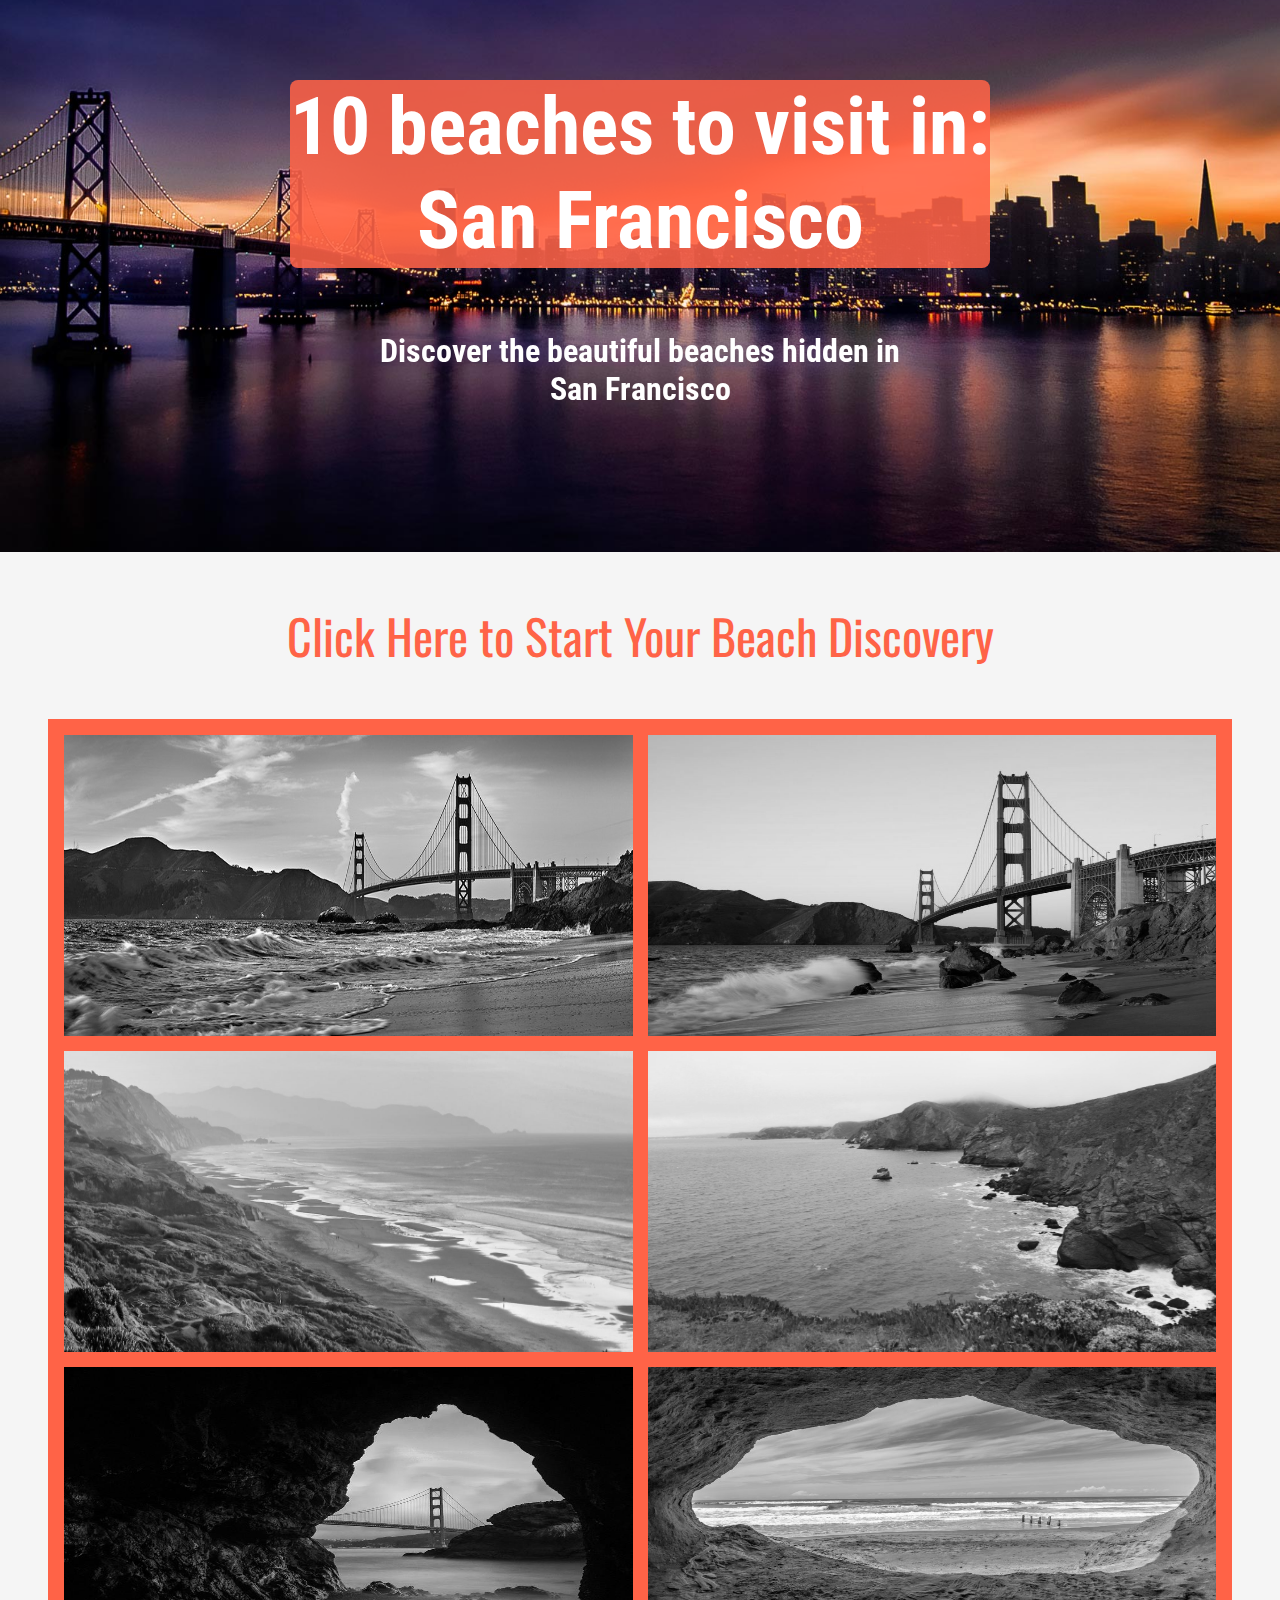
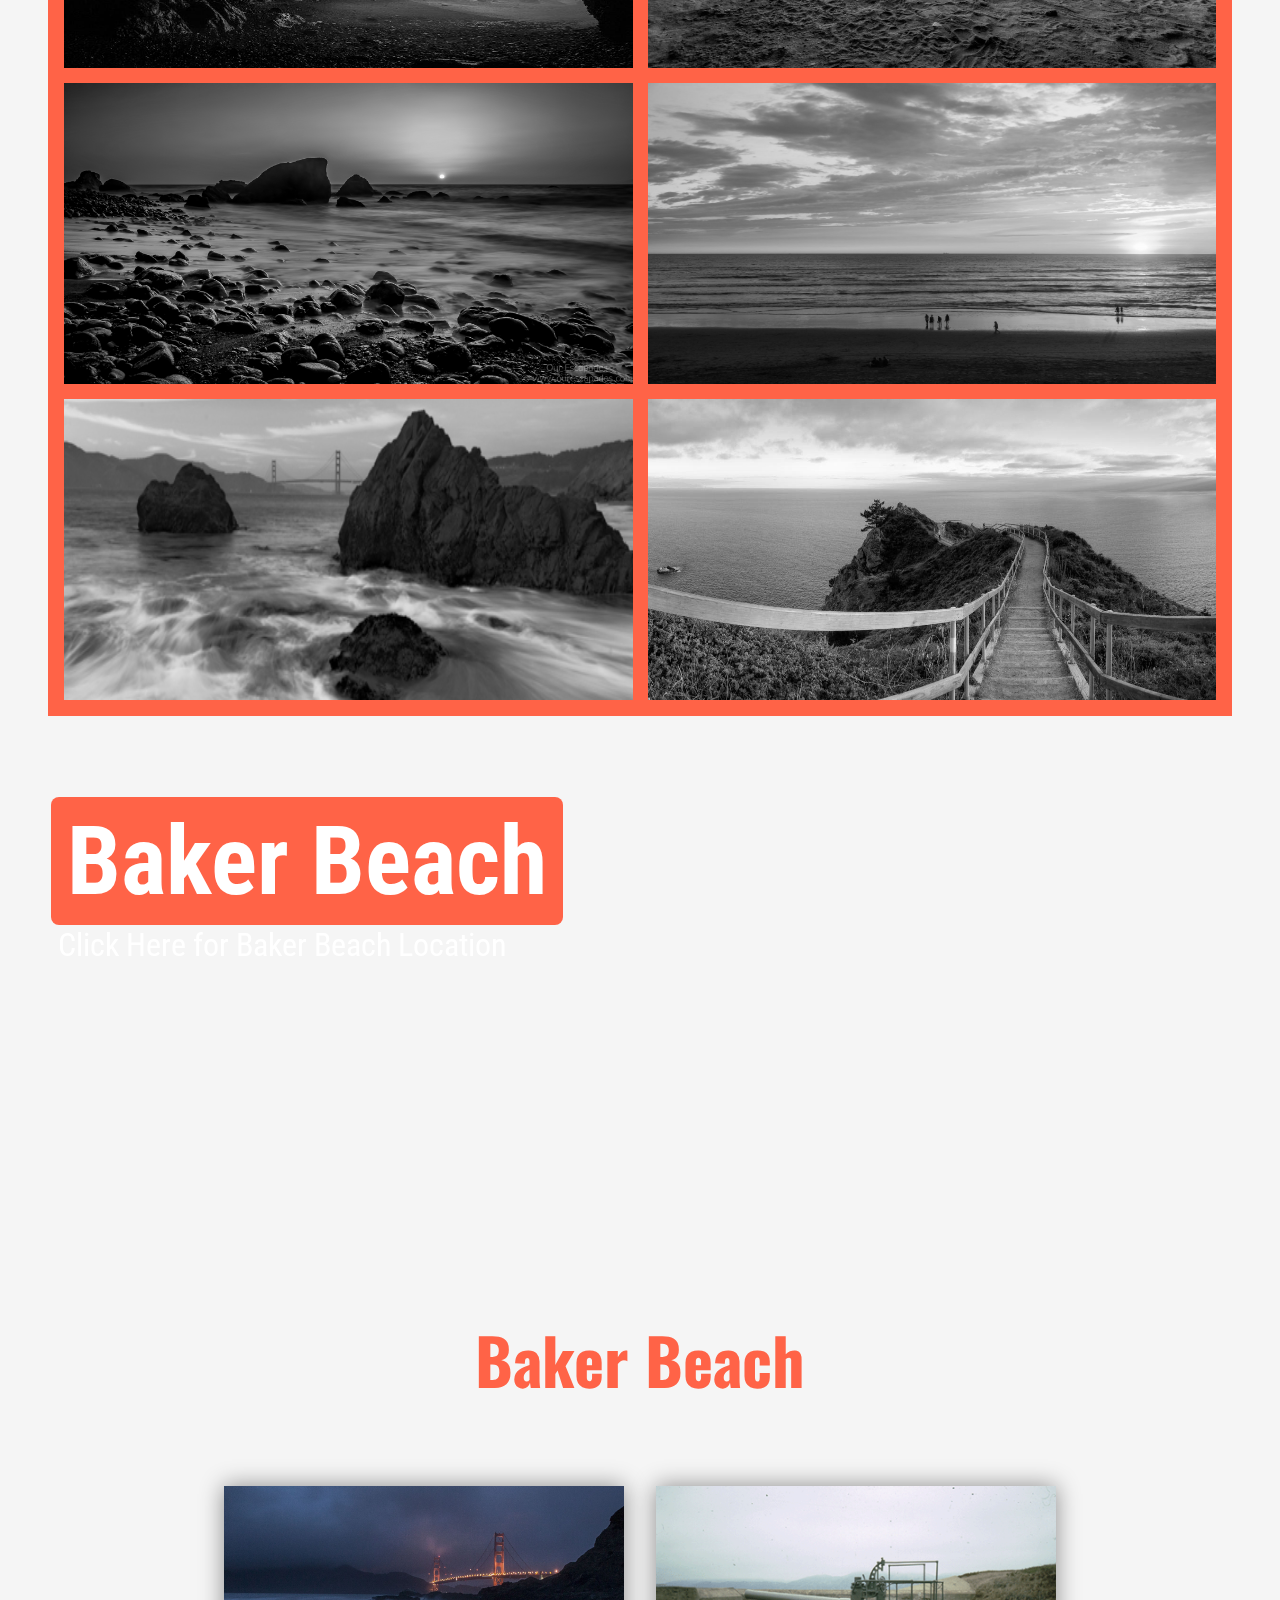
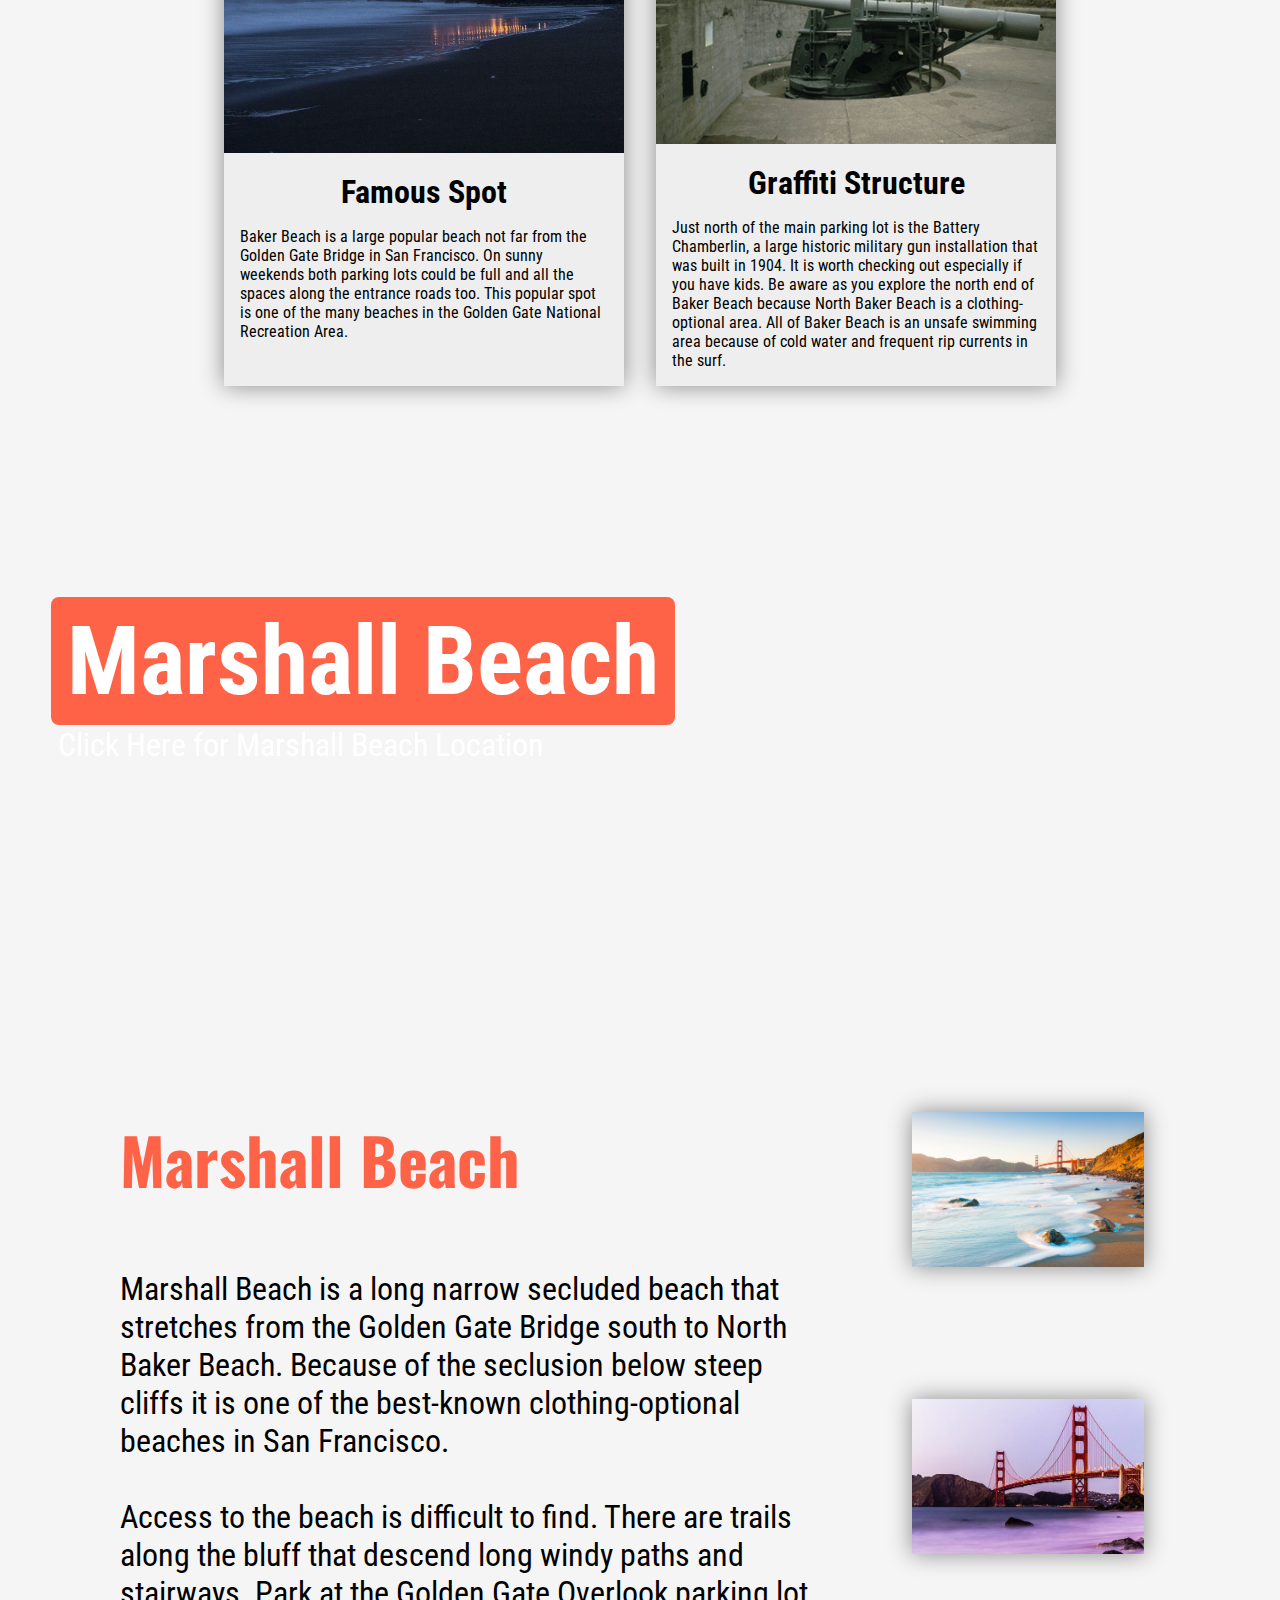
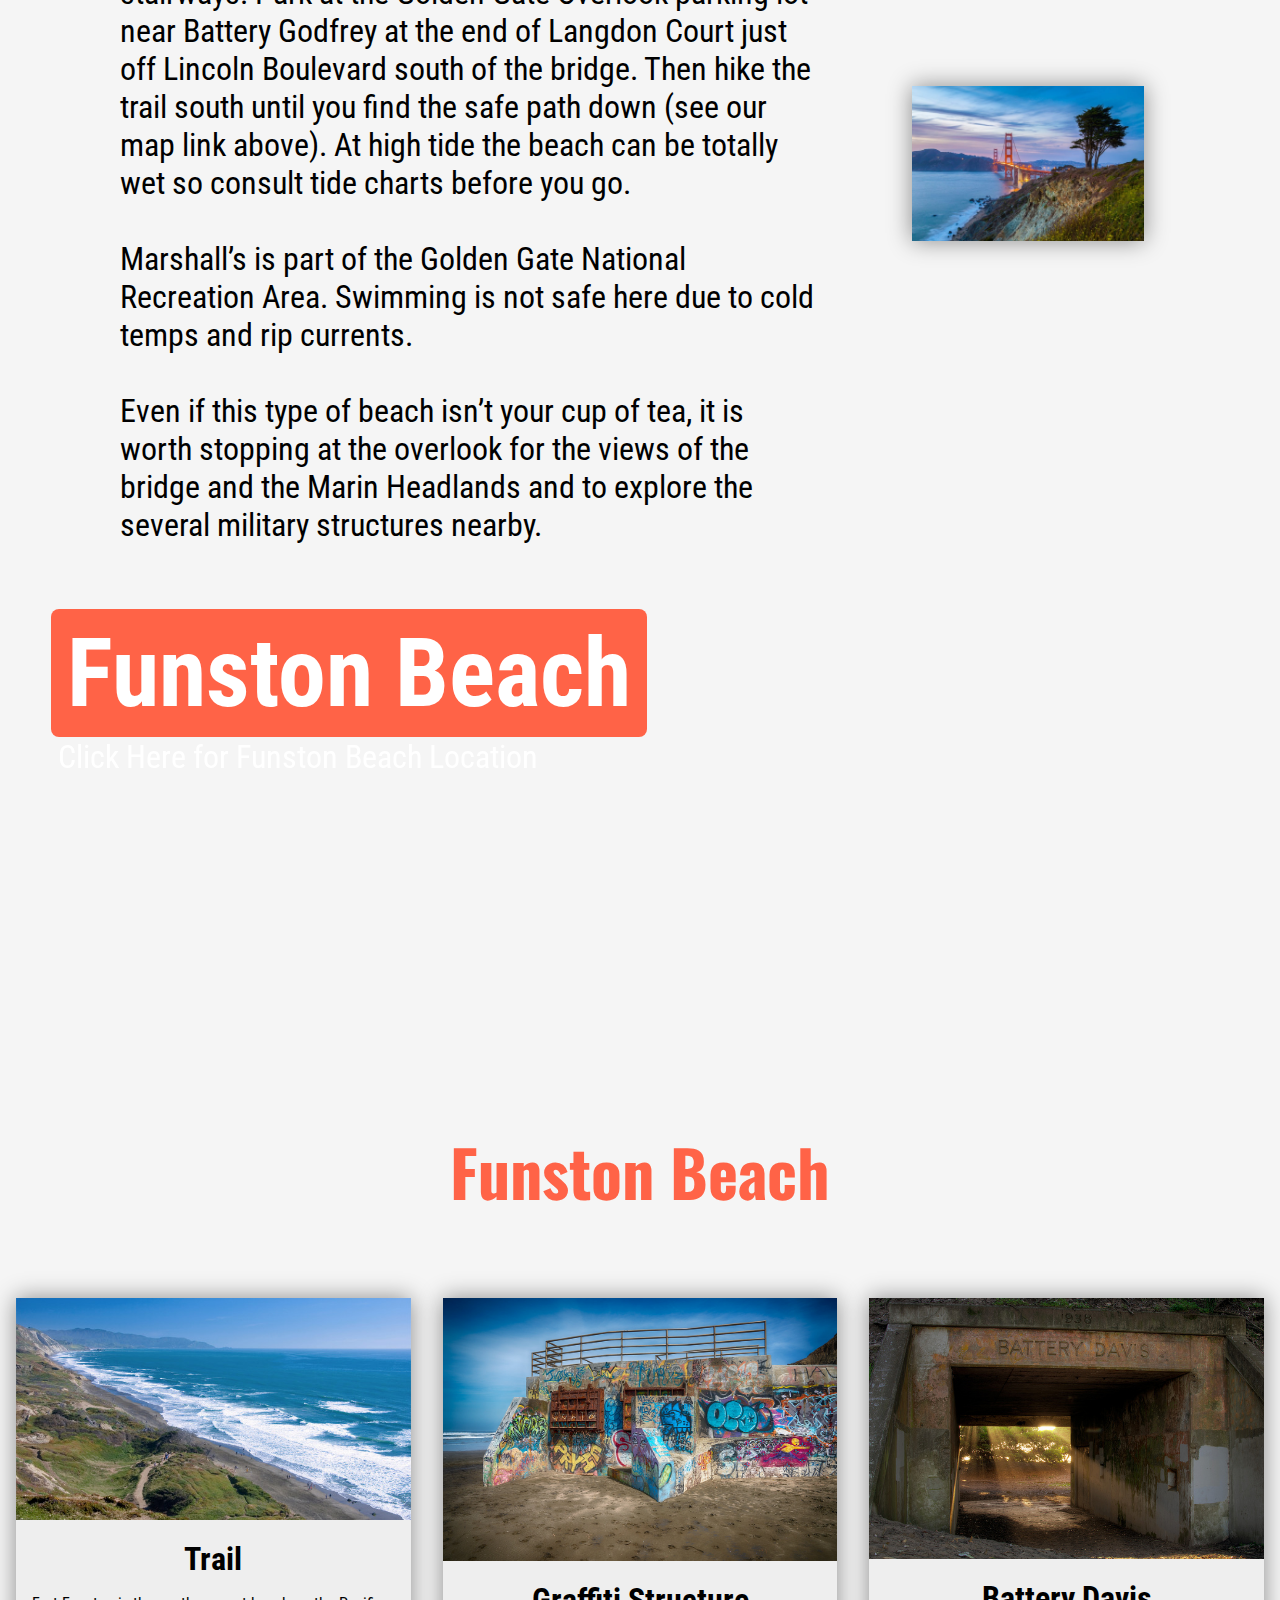
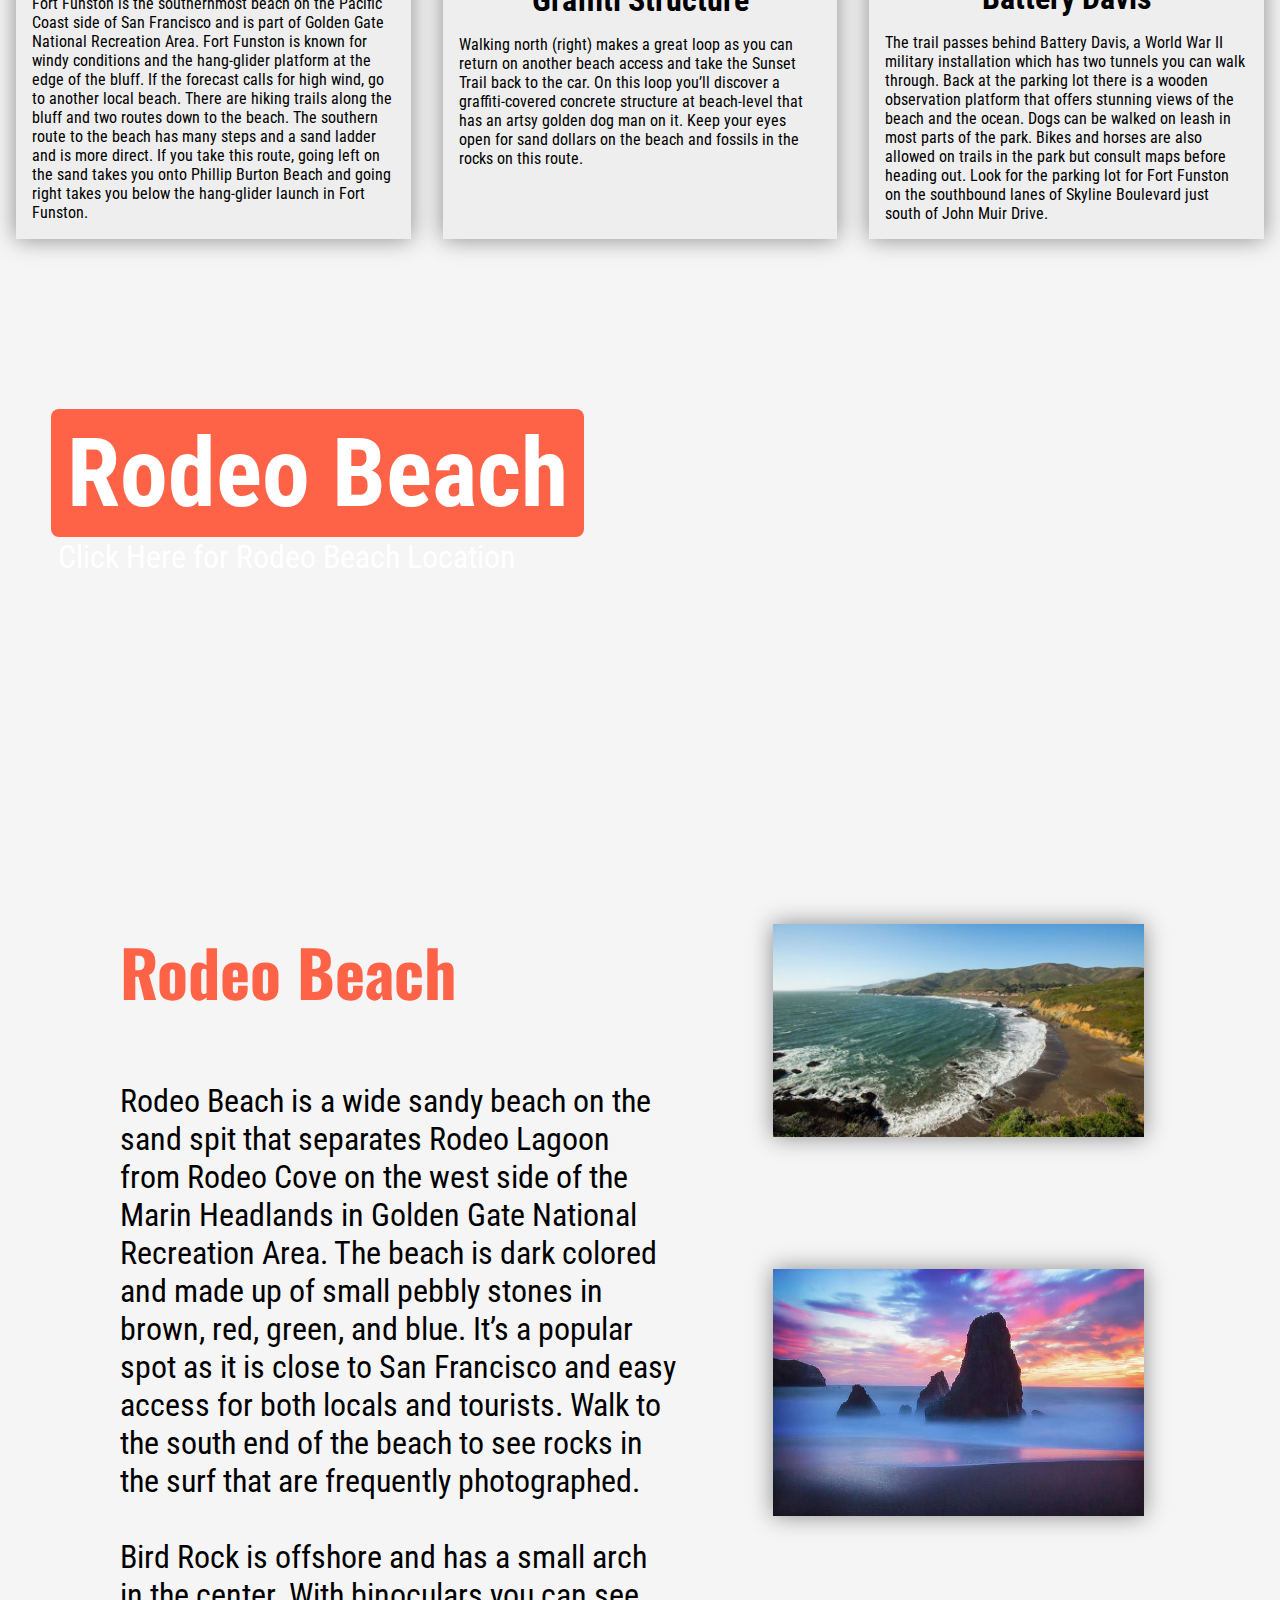
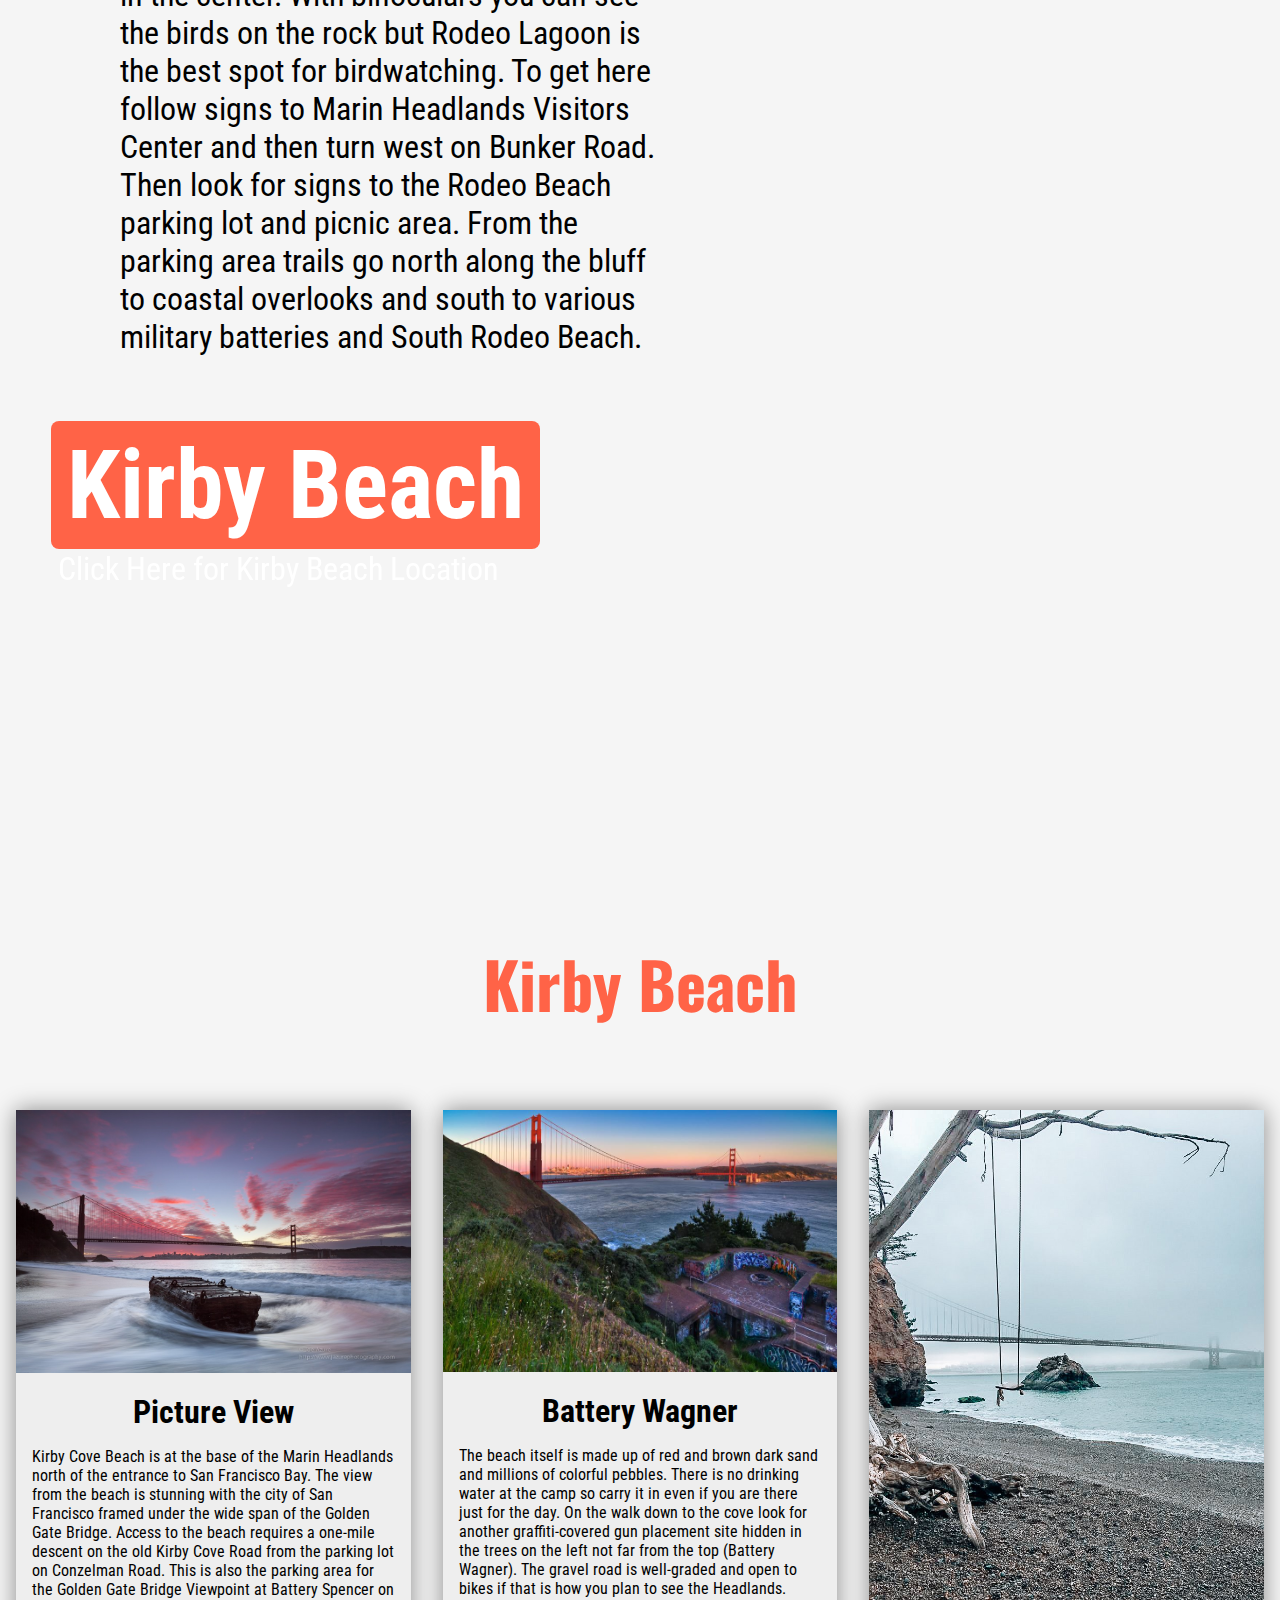
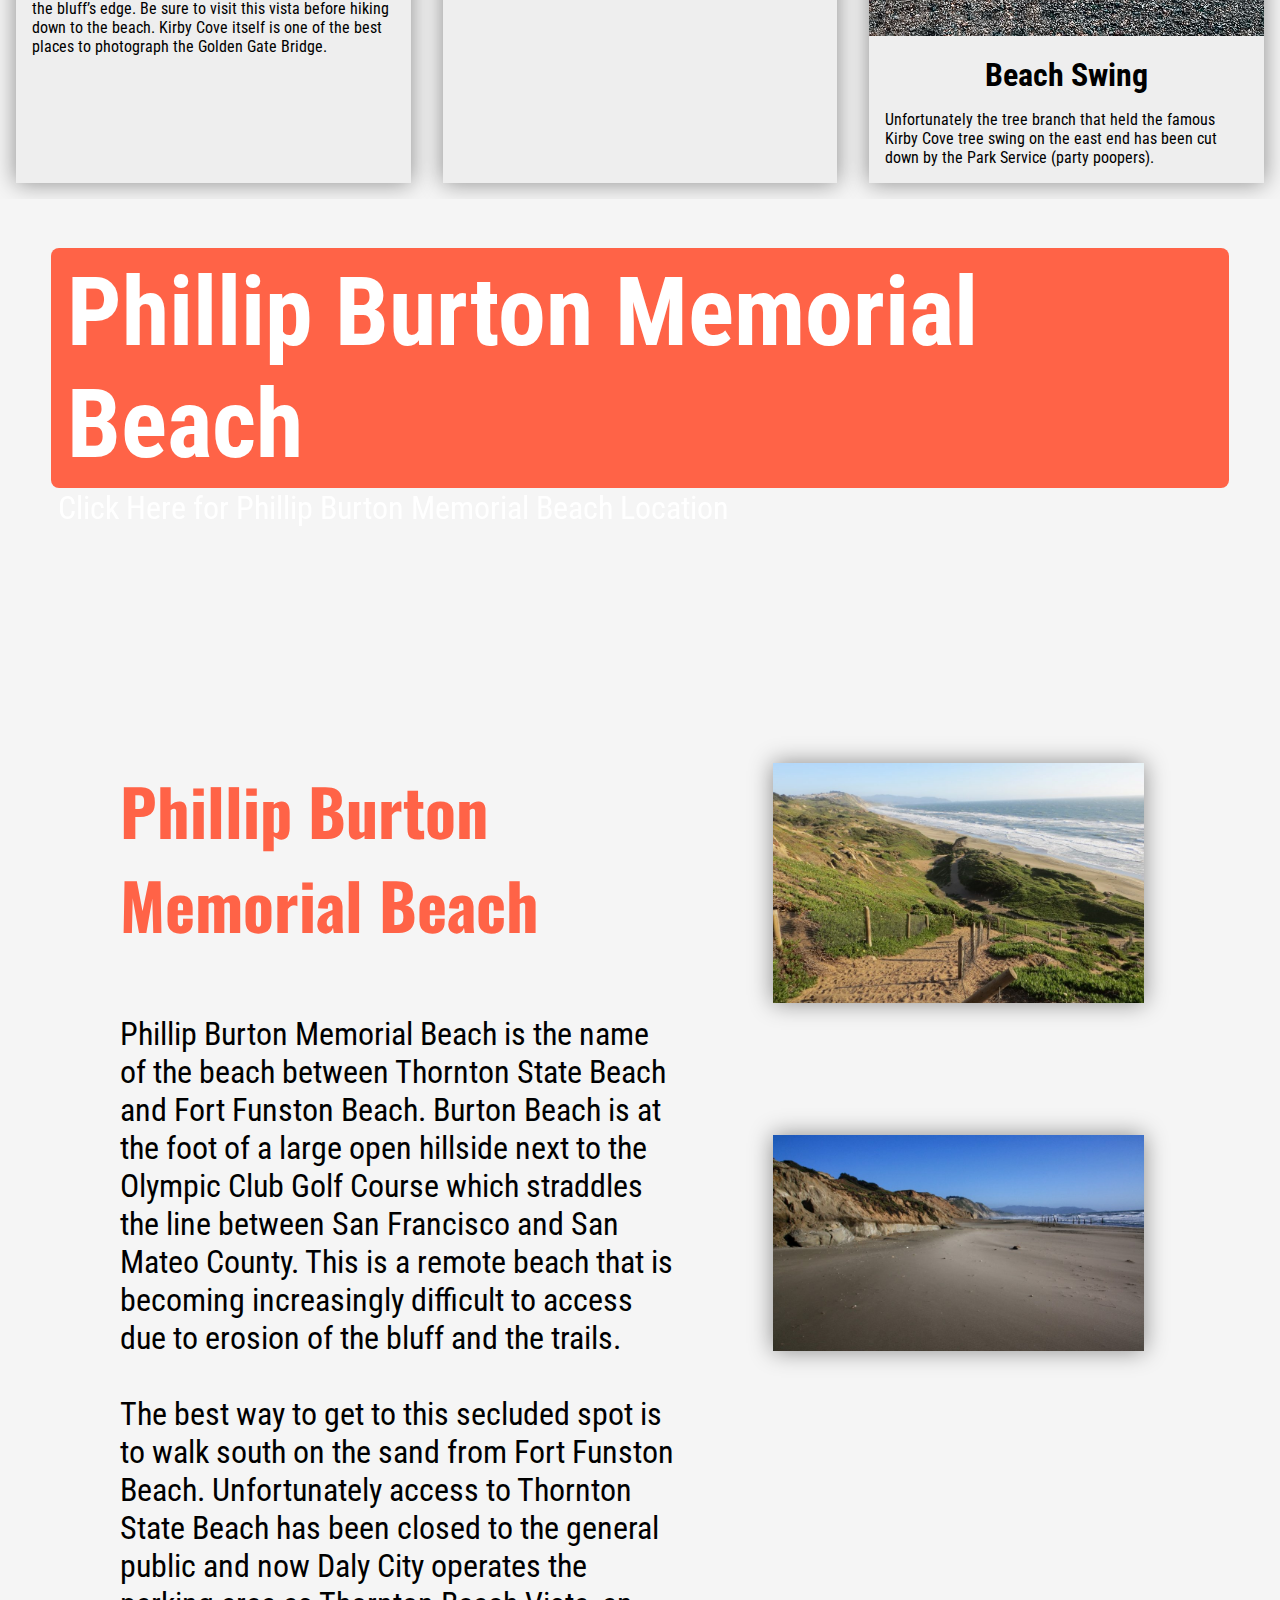
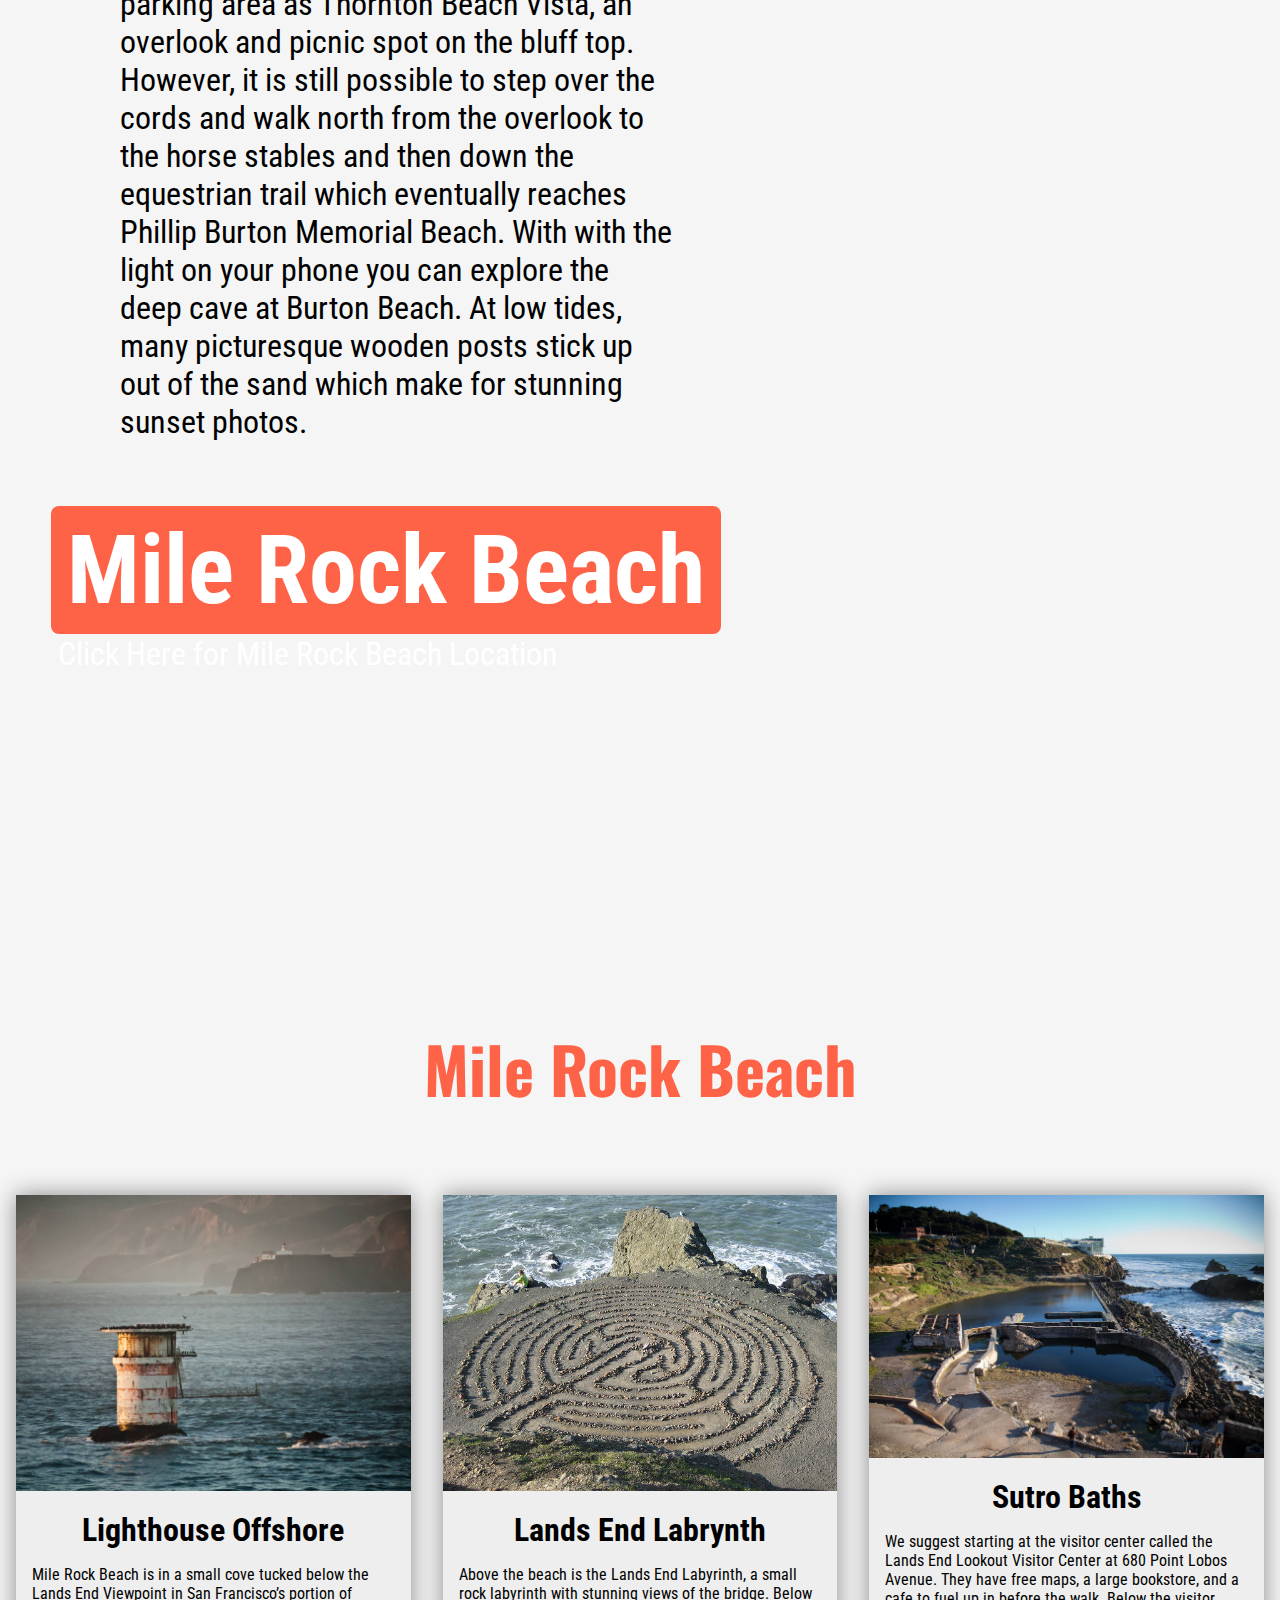
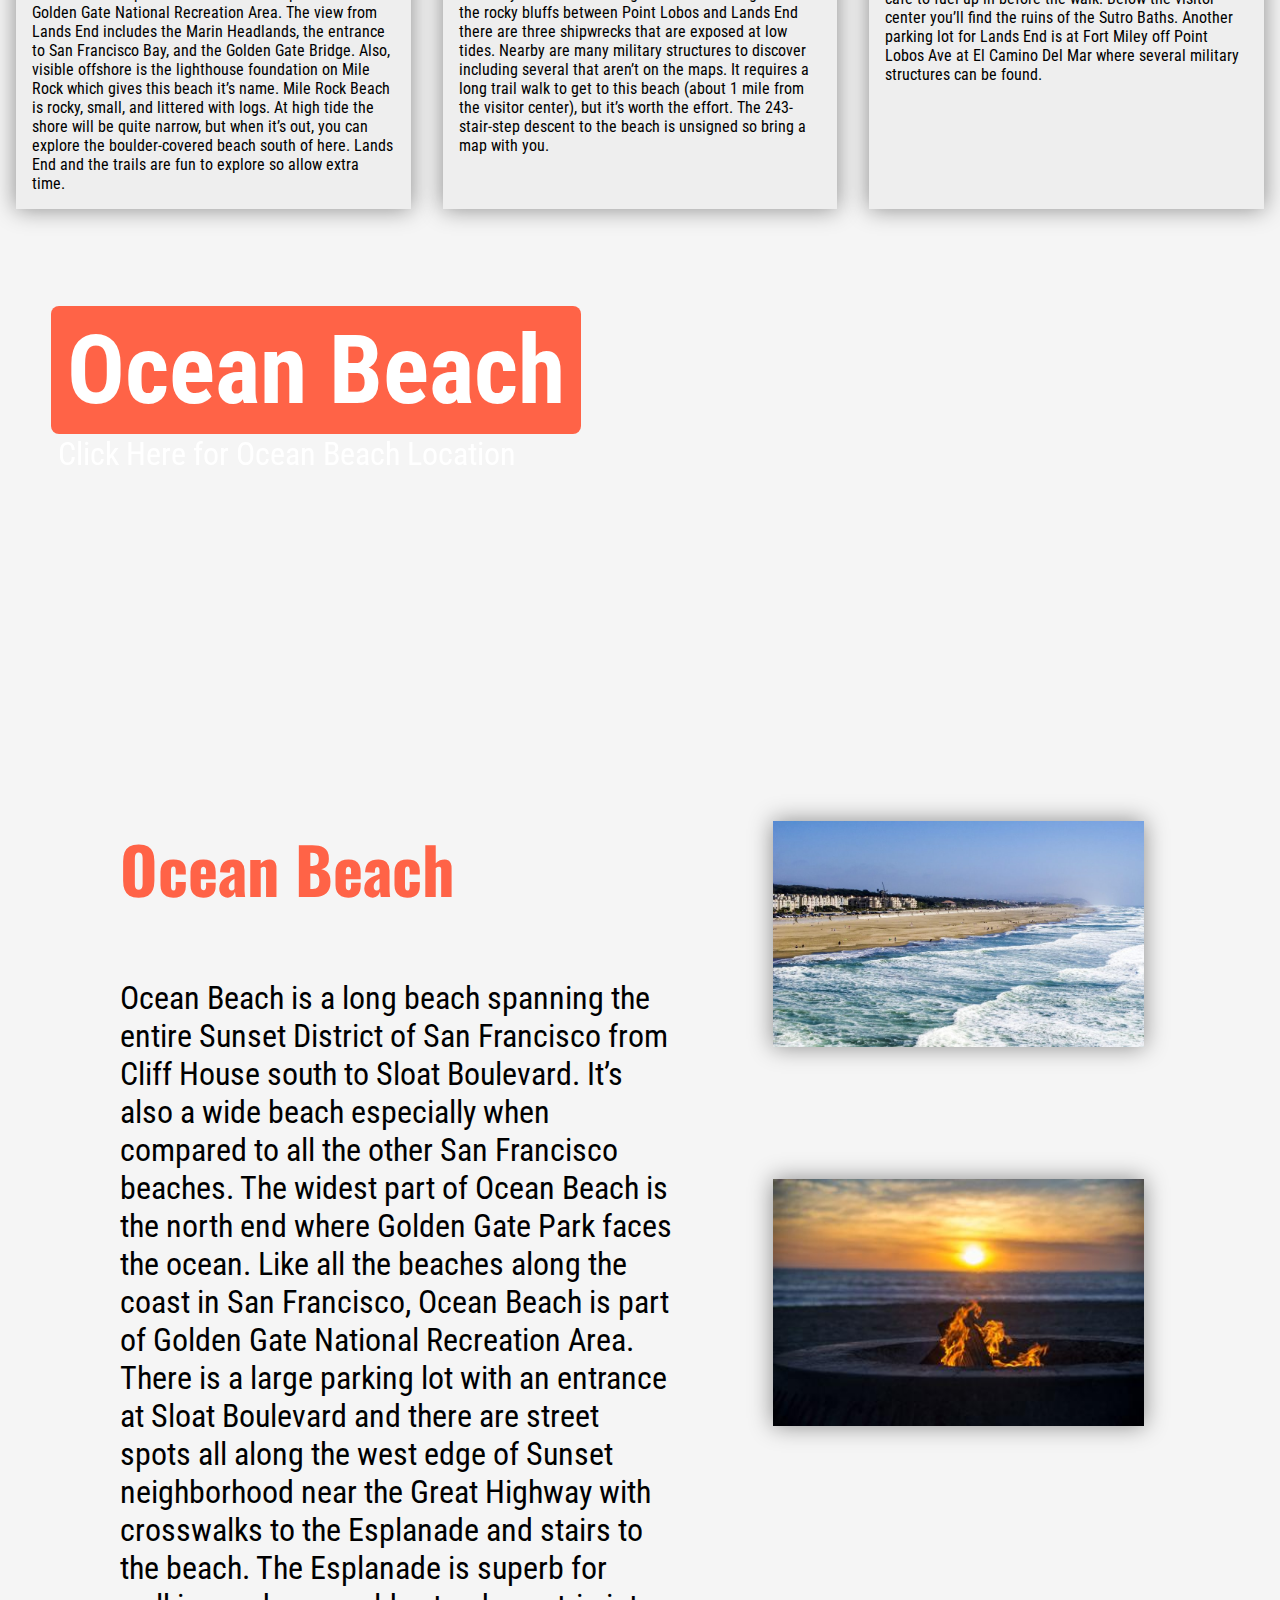
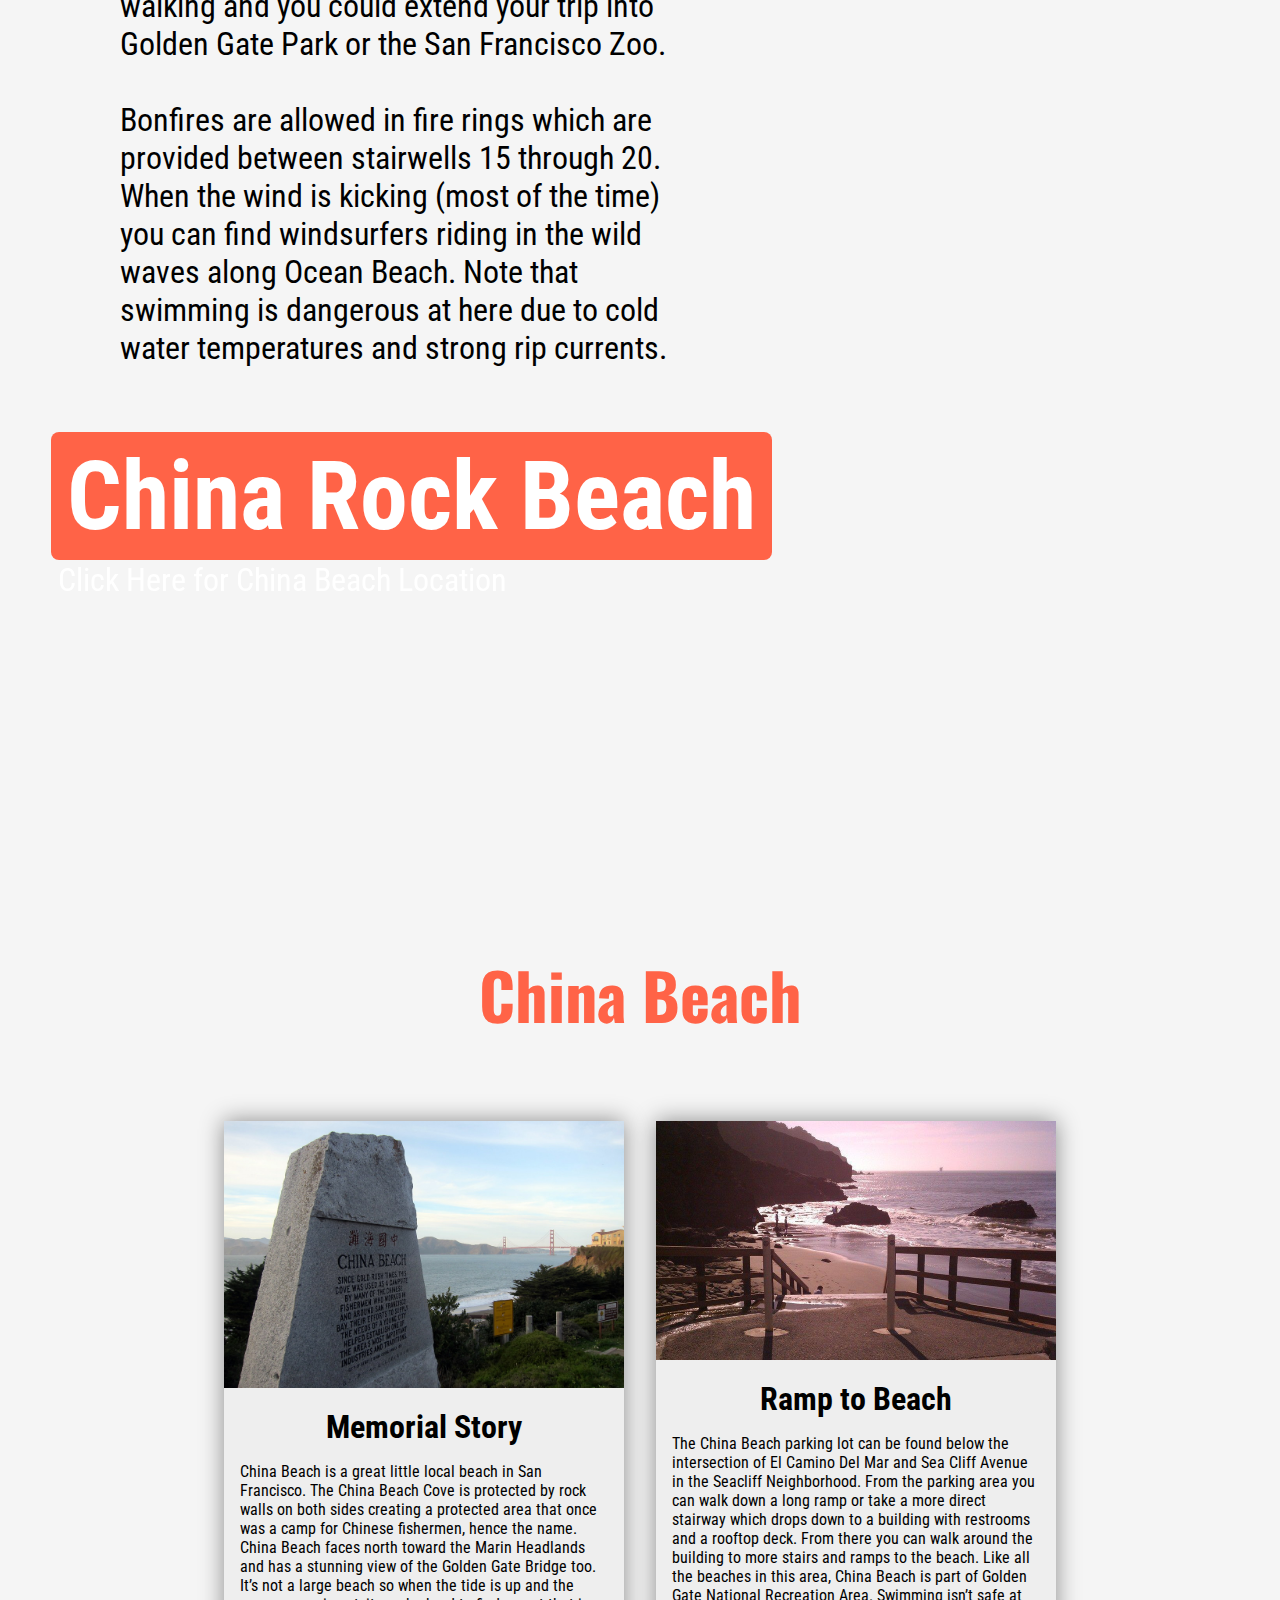
==== single-page.html @ 2d13aec3 "first commit" ====
<!DOCTYPE html>
<html lang="en">
    <head>
        <link rel="stylesheet" href="single-page.css">
        <script src="https://ajax.googleapis.com/ajax/libs/jquery/1.11.0/jquery.min.js"></script>
        <script src="parallax.js-1.5.0/parallax.min.js"></script>
        <script src="scroll.js"></script>
    </head>
    
    <body>
    <main>
        <section class="parallax" data-parallax="scroll" data-z-index="1"
        data-image-src="images/city.jpg">
            <section class="intro"> 
                <div>
                    <h1>10 beaches to visit in: <br>
                    San Francisco</h1>
                    <h2>Discover the beautiful beaches hidden in San Francisco</h2>
                </div>
            </section>
        </section>
        
        
        <section class="page1">
            <section id = "start">
                <p>Click Here to Start Your Beach Discovery</p>
            </section>


        <section class="container">
            <section id="image1"> 
                <a href="#baker-header">
                    <img src="images/baker2.jpg" 
                    width = 100% height = 100%
                    alt="Baker Beach">
                    <div class = "centered">Baker Beach</div>
                </a>
            </section>
            
            <section id="image2">
                <a href="#marshall-header">
                    <img src="images/marshall1.jpg" 
                    width = 100% height = 100%
                    alt="Marshall Beach"> 
                    <div class = "centered">Marshall's Beach</div>
                </a>
            </section>

            <section id="image3">
                <a href="#funston-header">
                    <img src="images/funston1.jpg" 
                    width = 100% height = 100%
                    alt="Funston Beach">
                    <div class = "centered">Funston Beach</div>
                </a>
            </section>

            <section id="image4">
                <a href="#rodeo-header">
                    <img src="images/rodeo2.jpg" 
                    width = 100% height = 100%
                    alt="Rodeo Beach">
                    <div class = "centered">Rodeo Beach</div>
                </a>
            </section>

            <section id="image5">
                <a href="#kirby-header">
                    <img src="images/kirby.jpg" 
                    width = 100% height = 100%
                    alt="Kirby Beach">
                    <div class = "centered">Kirby Beach</div>
                </a>
            </section>

            <section id="image6">
                <a href="#burton-header">
                    <img src="images/burton1.jpg" 
                    width = 100% height = 100%
                    alt="Phillip Burton Memorial Beach"> 
                    <div class = "centered">Phillip Burton Memorial Beach</div> 
                </a>
            </section>

            <section id="image7">
                <a href="#mile-header">
                    <img src="images/mile2.jpg" 
                    width = 100% height = 100%
                    alt="Milerock Beach">
                    <div class = "centered">Milerock Beach</div>
                </a>
            </section>

            <section id="image8">
                <a href="#ocean-header">
                    <img src="images/ocean1.jpg" 
                    width = 100% height = 100%
                    alt="Ocean Beach">
                    <div class = "centered">Ocean Beach</div>
                </a>
            </section>

            <section id="image9">
                <a href="#china-header">
                    <img src="images/china1.jpg" 
                    width = 100% height = 100%
                    alt="China Beach">
                    <div class = "centered">China Beach</div>
                </a>
            </section>

            <section id="image10">
                <a href="#muir-header">
                    <img src="images/muir1.jpg" 
                    width = 100% height = 100%
                    alt="Muir Beach">
                    <div class = "centered">Muir Beach</div>
                </a>
            </section>

            </section>

        </section>
        </section>
    

        <section class="parallax" data-parallax="scroll" data-z-index="1"
        data-image-src="images/baker2.jpg">
            <section id="baker-header">
                <div>
                    <h2>Baker Beach</h2>
                </div>
                <section id="baker-loc">
                    <a href="https://www.google.com/maps/dir//beaches+in+sf/@37.8183159,-122.4927582,10z/
                    data=!4m8!4m7!1m0!1m5!1m1!1s0x808586fc8b40f8a7:0x8b3d6b4d7dc0d519!2m2!1d-122.483638!
                    2d37.7935724">
                    Click Here for Baker Beach Location
                    </a>
                </section>
            </section>  
        </section>

        <section class="baker">
                <h3>Baker Beach</h3>
                <ul>
                    <li class="card">
                        <img src="images/baker3.jpg" width="340" height="auto">
                        <h4>Famous Spot</h4>
                        <p>Baker Beach is a large popular beach not far from the Golden Gate Bridge in San Francisco. 
                            On sunny weekends both parking lots could be full and all the spaces along the entrance roads too. 
                            This popular spot is one of the many beaches in the Golden Gate National Recreation Area.
                        </p>
                    </li>
                    
                    <li class="card">
                        <img src="images/baker4.gif" width="340" height="auto">
                        <h4>Graffiti Structure</h4>
                        <p> Just north of the main parking lot is the Battery Chamberlin, a large historic military gun 
                            installation that was built in 1904. It is worth checking out especially if you have kids.
                            Be aware as you explore the north end of Baker Beach because North Baker Beach is a clothing-optional area. 
                            All of Baker Beach is an unsafe swimming area because of cold water and frequent rip currents in the surf.
                        </p>
                    </li>
                </ul>
        </section>


        <section class="parallax" data-parallax="scroll" data-z-index="1"
        data-image-src="images/marshall1.jpg">
            <section id="marshall-header">
                <div>
                    <h2>Marshall Beach</h2>
                </div>
                <section id="marshall-loc">
                    <a href="https://www.google.com/maps/dir//beaches+in+sf/@37.8183159,-122.4927582,
                    10z/data=!4m8!4m7!1m0!1m5!1m1!1s0x808586efe5358857:0xb46f784416a33e8e!2m2!1d-122.
                    4798778!2d37.8016521">
                    Click Here for Marshall Beach Location
                    </a>
                </section>
            </section>  
        </section>

        <section class="marshall">
            <div> 
                <div>
                    <h3>Marshall Beach</h3>
                    <p>
                        Marshall Beach is a long narrow secluded beach that stretches from the Golden Gate Bridge south to North Baker Beach. 
                        Because of the seclusion below steep cliffs it is one of the best-known clothing-optional beaches in San Francisco. <br>
                        <br>
                        Access to the beach is difficult to find. There are trails along the bluff that descend long windy paths and stairways.
                        Park at the Golden Gate Overlook parking lot near Battery Godfrey at the end of Langdon Court just off Lincoln Boulevard
                        south of the bridge. Then hike the trail south until you find the safe path down (see our map link above). 
                        At high tide the beach can be totally wet so consult tide charts before you go. <br>
                        <br>
                        Marshall’s is part of the Golden Gate National Recreation Area. 
                        Swimming is not safe here due to cold temps and rip currents. <br>
                        <br>
                        Even if this type of beach isn’t your cup of tea, it is worth stopping at the overlook for the views of the bridge and 
                        the Marin Headlands and to explore the several military structures nearby. <br>
                    </p>
                </div>

                <div>
                    <img src="images/marshall4.jpg">
                    <img src="images/marshall3.jpg">
                    <img src="images/marshall2.jpg">
                </div>
            </div>

            <figure>
                <img>
            </figure>

        </section>


        <section class="parallax" data-parallax="scroll" data-z-index="1"
        data-image-src="images/funston1.jpg">
            <section id="funston-header">
                <div>
                    <h2>Funston Beach</h2>
                </div>
                <section id="funston-loc">
                    <a href="https://www.google.com/maps/dir//beaches+in+sf/@37.7257054,-122.4872039,
                    10z/data=!4m8!4m7!1m0!1m5!1m1!1s0x808f7d104cd51d85:0xcbd3121d971b690b!2m2!1d-122.5058026!2d37.7195898">
                    Click Here for Funston Beach Location
                    </a>
                </section>
            </section>  
        </section>

    <section class="funston">
            <h3>Funston Beach</h3>
            <ul>
                <li class="card">
                    <img src="images/funston3.jpg" width="340" height="auto">
                    <h4>Trail</h4>
                    <p>Fort Funston is the southernmost beach on the Pacific Coast side of San Francisco and is part of 
                        Golden Gate National Recreation Area. Fort Funston is known for windy conditions and the hang-glider 
                        platform at the edge of the bluff. If the forecast calls for high wind, go to another local beach. 
                        There are hiking trails along the bluff and two routes down to the beach. The southern route to the 
                        beach has many steps and a sand ladder and is more direct. If you take this route, going left on the 
                        sand takes you onto Phillip Burton Beach and going right takes you below the hang-glider launch in Fort Funston.
                    </p>
                </li>
                
                <li class="card">
                    <img src="images/funston4.jpg" width="340" height="auto">
                    <h4>Graffiti Structure</h4>
                    <p> Walking north (right) makes a great loop as you can return on another beach access and take the 
                        Sunset Trail back to the car. On this loop you’ll discover a graffiti-covered concrete structure at beach-level 
                        that has an artsy golden dog man on it. Keep your eyes open for sand dollars on the beach and fossils in the rocks on this route.
                    </p>
                </li>
                
                <li class="card">
                    <img src="images/funston5.jpg" width="340" height="auto">
                    <h4>Battery Davis</h4>
                    <p>The trail passes behind Battery Davis, a World War II military installation which has two tunnels 
                        you can walk through. Back at the parking lot there is a wooden observation platform that offers stunning views
                        of the beach and the ocean. Dogs can be walked on leash in most parts of the park. Bikes and horses are also 
                        allowed on trails in the park but consult maps before heading out. Look for the parking lot for Fort Funston 
                        on the southbound lanes of Skyline Boulevard just south of John Muir Drive.
                    </p>
                </li>
            </ul>
    </section>



    <section class="parallax" data-parallax="scroll" data-z-index="1"
        data-image-src="images/rodeo2.jpg">
            <section id="rodeo-header">
                <div>
                    <h2>Rodeo Beach</h2>
                </div>
                <section id="rodeo-loc">
                    <a href="https://www.google.com/maps/dir//Rodeo+Beach,+San+Francisco,+CA/@37.8178099,-122.5830366,12.18z/data=!4m8!4m7!1m0!1m5!1m1!1s0x
                    808585f55ba76df9:0xa205da79abffc9a1!2m2!1d-122.5370528!2d37.8306861">
                    Click Here for Rodeo Beach Location
                    </a>
                </section>
            </section>  
        </section>

        <section class="rodeo">
            <div> 
                <div>
                    <h3>Rodeo Beach</h3>
                    <p>
                        Rodeo Beach is a wide sandy beach on the sand spit that separates Rodeo Lagoon from Rodeo Cove on the west side of 
                        the Marin Headlands in Golden Gate National Recreation Area. The beach is dark colored and made up of small pebbly 
                        stones in brown, red, green, and blue. It’s a popular spot as it is close to San Francisco and easy access for both 
                        locals and tourists. Walk to the south end of the beach to see rocks in the surf that are frequently photographed. <br>
                        <br>
                        Bird Rock is offshore and has a small arch in the center. With binoculars you can see the birds on the rock but Rodeo 
                        Lagoon is the best spot for birdwatching. To get here follow signs to Marin Headlands Visitors Center and then turn 
                        west on Bunker Road. Then look for signs to the Rodeo Beach parking lot and picnic area. From the parking area trails
                        go north along the bluff to coastal overlooks and south to various military batteries and South Rodeo Beach.<br>
                    </p>
                </div>

                <div>
                    <img src="images/rodeo1.jpg">
                    <img src="images/rodeo3.jpg">
                </div>
            </div>

            <figure>
                <img>
            </figure>

        </section>



        <section class="parallax" data-parallax="scroll" data-z-index="1"
        data-image-src="images/kirby.jpg">
            <section id="kirby-header">
                <div>
                    <h2>Kirby Beach</h2>
                </div>
                <section id="kirby-loc">
                    <a href="https://www.google.com/maps/dir//beaches+in+sf/@37.8183159,-122.4927582,10z/data=!4m8!4m7!1m0!
                    1m5!1m1!1s0x8085842a9c9a79a1:0x760888f84127cd41!2m2!1d-122.490006!2d37.8268127">
                    Click Here for Kirby Beach Location
                    </a>
                </section>
            </section>  
        </section>

        <section class="kirby">
                <h3>Kirby Beach</h3>
                <ul>
                    <li class="card">
                        <img src="images/kirby4.jpg" width="340" height="auto">
                        <h4>Picture View</h4>
                        <p>
                            Kirby Cove Beach is at the base of the Marin Headlands north of the entrance to San Francisco Bay. 
                            The view from the beach is stunning with the city of San Francisco framed under the wide span of the Golden Gate Bridge. 
                            Access to the beach requires a one-mile descent on the old Kirby Cove Road from the parking lot on Conzelman Road. 
                            This is also the parking area for the Golden Gate Bridge Viewpoint at Battery Spencer on the bluff’s edge. 
                            Be sure to visit this vista before hiking down to the beach. Kirby Cove itself is one of the best places to 
                            photograph the Golden Gate Bridge.
                        </p>
                    </li>
                    
                    <li class="card">
                        <img src="images/kirby5.jpg" width="340" height="auto">
                        <h4>Battery Wagner</h4>
                        <p>
                            The beach itself is made up of red and brown dark sand and millions of colorful pebbles. 
                            There is no drinking water at the camp so carry it in even if you are there just for the day. 
                            On the walk down to the cove look for another graffiti-covered gun placement site hidden in the
                            trees on the left not far from the top (Battery Wagner). The gravel road is well-graded and open
                            to bikes if that is how you plan to see the Headlands.
                        </p>
                    </li>
                    
                    <li class="card">
                        <img src="images/kirby2.jpg" width="340" height="auto">
                        <h4>Beach Swing</h4>
                        <p>Unfortunately the tree branch that held the famous Kirby Cove tree swing on 
                            the east end has been cut down by the Park Service (party poopers).
                        </p>
                    </li>
                </ul>
        </section>


        <section class="parallax" data-parallax="scroll" data-z-index="1"
        data-image-src="images/burton1.jpg">
            <section id="burton-header">
                <div>
                    <h2>Phillip Burton Memorial Beach</h2>
                </div>
                <section id="burton-loc">
                    <a href="https://www.google.com/maps/dir//beaches+in+sf/@37.7257054,-122.480679,10z/data=
                    !4m8!4m7!1m0!1m5!1m1!1s0x808f7cfd3a31d81b:0x7009176ead602ad1!2m2!1d-122.502473!2d37.706877">
                    Click Here for Phillip Burton Memorial Beach Location
                    </a>
                </section>
            </section>  
        </section>

        <section class="burton">
            <div> 
                <div>
                    <h3>Phillip Burton Memorial Beach</h3>
                    <p>
                        Phillip Burton Memorial Beach is the name of the beach between Thornton State Beach and Fort Funston Beach. 
                        Burton Beach is at the foot of a large open hillside next to the Olympic Club Golf Course which straddles 
                        the line between San Francisco and San Mateo County. This is a remote beach that is becoming increasingly 
                        difficult to access due to erosion of the bluff and the trails. <br>
                        <br>
                        The best way to get to this secluded spot is to walk south on the sand from Fort Funston Beach.
                         Unfortunately access to Thornton State Beach has been closed to the general public and now Daly City 
                         operates the parking area as Thornton Beach Vista, an overlook and picnic spot on the bluff top. 
                         However, it is still possible to step over the cords and walk north from the overlook to the horse stables 
                         and then down the equestrian trail which eventually reaches Phillip Burton Memorial Beach. With with the light 
                         on your phone you can explore the deep cave at Burton Beach. At low tides, many picturesque wooden posts stick 
                         up out of the sand which make for stunning sunset photos.<br>
                    </p>
                </div>

                <div>
                    <img src="images/burton2.jpg">
                    <img src="images/burton3.jpg">
                </div>
            </div>

            <figure>
                <img>
            </figure>

        </section>



        <section class="parallax" data-parallax="scroll" data-z-index="1"
        data-image-src="images/mile2.jpg">
            <section id="mile-header">
                <div>
                    <h2>Mile Rock Beach</h2>
                </div>
                <section id="mile-loc">
                    <a href="https://www.google.com/maps/dir//mile+rock+beach/@37.7257054,-122.4873329,10z
                    /data=!4m8!4m7!1m0!1m5!1m1!1s0x8085864dd306b901:0x240275a1f65d3006!2m2!1d-122.5060605!2d37.787583">
                    Click Here for Mile Rock Beach Location
                    </a>
                </section>
            </section>  
        </section>


        <section class="mile">
                <h3>Mile Rock Beach</h3>
                <ul>
                    <li class="card">
                        <img src="images/mile3.jpg" width="340" height="auto">
                        <h4>Lighthouse Offshore</h4>
                        <p>
                            Mile Rock Beach is in a small cove tucked below the Lands End Viewpoint in San Francisco’s
                            portion of Golden Gate National Recreation Area. The view from Lands End includes the Marin
                            Headlands, the entrance to San Francisco Bay, and the Golden Gate Bridge. Also, visible 
                            offshore is the lighthouse foundation on Mile Rock which gives this beach it’s name. 
                            Mile Rock Beach is rocky, small, and littered with logs. At high tide the shore will be 
                            quite narrow, but when it’s out, you can explore the boulder-covered beach south of here. 
                            Lands End and the trails are fun to explore so allow extra time. 
                        </p>
                    </li>
                    
                    <li class="card">
                        <img src="images/mile1.jpg" width="340" height="auto">
                        <h4>Lands End Labrynth</h4>
                        <p>
                            Above the beach is the Lands End Labyrinth, a small rock labyrinth with stunning views of the bridge. 
                            Below the rocky bluffs between Point Lobos and Lands End there are three shipwrecks that are exposed 
                            at low tides. Nearby are many military structures to discover including several that aren’t on the maps.
                            It requires a long trail walk to get to this beach (about 1 mile from the visitor center), but it’s
                            worth the effort. The 243-stair-step descent to the beach is unsigned so bring a map with you.
                        </p>
                    </li>
                    
                    <li class="card">
                        <img src="images/mile4.jpg" width="340" height="auto">
                        <h4>Sutro Baths</h4>
                        <p> We suggest starting at the visitor center called the Lands End Lookout Visitor Center at 680 Point 
                            Lobos Avenue. They have free maps, a large bookstore, and a cafe to fuel up in before the walk. 
                            Below the visitor center you’ll find the ruins of the Sutro Baths. Another parking lot for Lands End 
                            is at Fort Miley off Point Lobos Ave at El Camino Del Mar where several military structures can be found.
                        </p>
                    </li>
                </ul>
        </section>

        

        <section class="parallax" data-parallax="scroll" data-z-index="1"
        data-image-src="images/ocean1.jpg">
            <section id="ocean-header">
                <div>
                    <h2>Ocean Beach</h2>
                </div>
                <section id="ocean-loc">
                    <a href="https://www.google.com/maps/dir//Ocean+Beach,+San+Francisco,+CA/@37.7593921,-122.510734,12z/data=!
                    4m8!4m7!1m0!1m5!1m1!1s0x8085879469edc663:0x8a1e788f0b2d67fc!2m2!1d-122.510734!2d37.7593921">
                    Click Here for Ocean Beach Location
                    </a>
                </section>
            </section>  
        </section>

        <section class="ocean">
            <div> 
                <div>
                    <h3>Ocean Beach</h3>
                    <p>
                        Ocean Beach is a long beach spanning the entire Sunset District of San Francisco from Cliff House south to Sloat 
                        Boulevard. It’s also a wide beach especially when compared to all the other San Francisco beaches. The widest part 
                        of Ocean Beach is the north end where Golden Gate Park faces the ocean. Like all the beaches along the coast in 
                        San Francisco, Ocean Beach is part of Golden Gate National Recreation Area. There is a large parking lot with an 
                        entrance at Sloat Boulevard and there are street spots all along the west edge of Sunset neighborhood near the Great 
                        Highway with crosswalks to the Esplanade and stairs to the beach. The Esplanade is superb for walking and you could 
                        extend your trip into Golden Gate Park or the San Francisco Zoo. <br>
                        <br>
                        Bonfires are allowed in fire rings which are provided between stairwells 15 through 20. When the wind is kicking 
                        (most of the time) you can find windsurfers riding in the wild waves along Ocean Beach. Note that swimming is 
                        dangerous at here due to cold water temperatures and strong rip currents.<br>
                    </p>
                </div>

                <div>
                    <img src="images/ocean3.jpg">
                    <img src="images/ocean2.jpg">
                </div>
            </div>

            <figure>
                <img>
            </figure>

        </section>


        <section class="parallax" data-parallax="scroll" data-z-index="1"
        data-image-src="images/china1.jpg">
            <section id="china-header">
                <div>
                    <h2>China Rock Beach</h2>
                </div>
                <section id="china-loc">
                    <a href="https://www.google.com/maps/dir//China+Beach,+San+Francisco,+CA/@37.7881387,-122.491171,12z/data=!
                    4m8!4m7!1m0!1m5!1m1!1s0x808587001a56210d:0x5475c86bab1347de!2m2!1d-122.491171!2d37.7881387">
                    Click Here for China Beach Location
                    </a>
                </section>
            </section>  
        </section>


        <section class="china">
                <h3>China Beach</h3>
                <ul>
                    <li class="card">
                        <img src="images/china.jpg" width="340" height="auto">
                        <h4>Memorial Story</h4>
                        <p>
                            China Beach is a great little local beach in San Francisco. 
                            The China Beach Cove is protected by rock walls on both sides creating a protected 
                            area that once was a camp for Chinese fishermen, hence the name. China Beach faces 
                            north toward the Marin Headlands and has a stunning view of the Golden Gate Bridge too.
                            It’s not a large beach so when the tide is up and the summer sun is out, it can be
                            hard to find a spot that is dry and isn’t already taken. At low tide there are tide pools to discover. 
                        </p>
                    </li>
                    
                    <li class="card">
                        <img src="images/china2.jpg" width="340" height="auto">
                        <h4>Ramp to Beach</h4>
                        <p>
                            The China Beach parking lot can be found below the intersection of El Camino Del Mar and Sea Cliff Avenue
                            in the Seacliff Neighborhood. From the parking area you can walk down a long ramp or take a more direct 
                            stairway which drops down to a building with restrooms and a rooftop deck. From there you can walk around 
                            the building to more stairs and ramps to the beach. Like all the beaches in this area, China Beach is part
                            of Golden Gate National Recreation Area. Swimming isn’t safe at China Beach for many reasons including the 
                            lack of lifeguards. The area just south of the cove is called Lands End and has many hiking trails to explore.
                        </p>
                    </li>
                </ul>
        </section>


        <section class="parallax" data-parallax="scroll" data-z-index="1"
        data-image-src="images/muir1.jpg">
            <section id="muir-header">
                <div>
                    <h2>Muir Beach</h2>
                </div>
                <section id="muir-loc">
                    <a href="https://www.google.com/maps/dir//Muir+Beach,+CA/@37.8623772,-122.648976,12z/data=
                    !4m8!4m7!1m0!1m5!1m1!1s0x8085857e75ae37ef:0x986ddfe558dbfab!2m2!1d-122.5787638!2d37.8622625">
                    Click Here for Muir Beach Location
                    </a>
                </section>
            </section>  
        </section>

        <section class="muir">
            <div> 
                <div>
                    <h3>Muir Beach</h3>
                    <p>
                        Muir Beach (the beach) is part of Golden Gate National Recreation Area and located in the small town of Muir Beach, California. 
                        Redwood Creek flows down to the ocean here, but slows down near the beach forming a lagoon, some ponds, 
                        and wetlands that are great for birding. There are hiking trails that branch out from Muir Beach in many directions 
                        inviting exploration of the headlands. Hike far enough and you’ll find the hidden beach called Pirates Cove. <br>
                        <br>
                        To find the parking lot for Muir Beach, turn off Highway 1 onto Pacific Way and drive to the end. 
                        There is a long wooden bridge that takes you from the parking area to the beach access trails. The northern part of 
                        the beach in the separate small cove is a sometimes clothing-optional beach called Little Beach. While you are in 
                        the area and if the skies are clear, you should visit the Muir Beach Overlook to see the stunning views from high 
                        above the ocean. Look for an overlook sign pointing to the parking lot just off Highway 1 at north end of Muir Beach town.<br>
                    </p>
                </div>

                <div>
                    <img src="images/muir3.jpg">
                    <img src="images/muir2.jpg">
                </div>
            </div>

            <figure>
                <img>
            </figure>

        </section>
                
        </main>
	</body>
</html>
---- single-page.css ----
/* ---- IMPORTS ---- */ 
 @import url('https://fonts.googleapis.com/css2?family=Open+Sans+Condensed:wght@300&family=Oswald:wght@500&family=Roboto+Condensed:wght@300&family=Sacramento&display=swap');
 /* 
 font-family: 'Open Sans Condensed', sans-serif;
 font-family: 'Oswald', sans-serif;
 font-family: 'Roboto Condensed', sans-serif;
 font-family: 'Sacramento', cursive; 
 */


/* ---- BODY ---- */  
   body {
        margin: 0;
        /*background-image: url(images/wave.jpg);*/
        background-color: whitesmoke;
        background-size: cover;
        background-attachment: fixed;
        font-family: 'Roboto Condensed', sans-serif;;

   }

   main > section {
        overflow: auto;
        min-height: 100vh;
    }

    .parallax{
        min-height: 500px;
        background: transparent;
    }

    
/* ---- INTRO ---- */ 
    .intro{
        z-index: 2;
        position: relative;
        margin: 3rem 3rem;
        display: flex;
        justify-content: center;
        align-items: center;
        padding: 0 50px;

    }
    .intro > div{
        padding: 2em;
        width: 75%;
        max-width: 700px;
        border-radius: 1rem;
    }

    .intro h1 {
        font-size: 5rem;
        margin: 0 0 1rem 0;
        text-align: center;
        background-color: rgba(255, 99, 71, 0.87);
        color: white;
        border-radius: 0.5rem;
    }

    .intro h2 {
        color: white;
        font-size: 2em;
        margin: 4rem;
        text-align: center;
    }
    

/* ---- PAGE 1 ---- */
.page1{
    margin: none;
    align-content: center;
    text-align: center;
}

#start{
    font-family: 'Oswald', sans-serif;;
    text-align: center;
    font-size: 3em;
    color: tomato;
    display: block;
    border-radius: 0.5rem;
}
    /* ---- GRID ---- */ 
        .container{
            width: 90%;
            background-color: tomato;
            margin: 2rem auto;
            padding: 1rem;
            display: grid;
            grid-template-columns: repeat(10, 1fr);
            grid-template-rows: repeat(20, 5vw);
            grid-gap: 15px;
        }
    /* ---- CENTER TEXT WHEN HOVER ---- */ 
        .centered{
            color: whitesmoke;
            background-color: tomato;
            margin: 1px;
            padding: 0.5rem 1rem;
            display: block;
            border-radius: 0.5rem;
            text-align: center;
            position: absolute;
            top: 50%;
            left: 50%;
            transform: translate(-50%, -50%);
            visibility: hidden;
        }

    /* ---- IMAGE GRID ---- */ 

        /* ---- IMAGE GRID 1---- */ 
        .container > #image1{
            grid-column-start: 1;
            grid-column-end: 6;
            grid-row-start: 1;
            grid-row-end: 5;
        }
            .container > #image1{
                filter: grayscale(100%);
                transition: all 0.25s ease;
            }
            .container > #image1:hover{
                filter: grayscale(0%);
                transition: 0.25s ease;
            }
            #image1:hover .centered {
                visibility: visible;
            }
    
        /* ---- IMAGE GRID 2---- */ 
        .container > #image2{
            grid-column-start: 6;
            grid-column-end: 11;
            grid-row-start: 1;
            grid-row-end: 5;
        }
            .container > #image2{
                filter: grayscale(100%);
                transition: all 0.25s ease;
            }
            .container > #image2:hover{
                filter: grayscale(0%);
                transition: 0.25s ease;
            }
            #image2:hover .centered {
                visibility: visible;
            }

        /* ---- IMAGE GRID 3---- */ 
        .container > #image3{
            grid-column-start: 1;
            grid-column-end: 6;
            grid-row-start: 5;
            grid-row-end: 9;
        }
            .container > #image3{
                filter: grayscale(100%);
                transition: all 0.25s ease;
            }
            .container > #image3:hover{
                filter: grayscale(0%);
                transition: 0.25s ease;
            }
            #image3:hover .centered {
                visibility: visible;
            }

        /* ---- IMAGE GRID 4---- */ 
        .container > #image4{
            grid-column-start: 6;
            grid-column-end: 11;
            grid-row-start: 5;
            grid-row-end: 9;
        }
            .container > #image4{
                filter: grayscale(100%);
                transition: all 0.25s ease;
            }
            .container > #image4:hover{
                filter: grayscale(0%);
                transition: 0.25s ease;
            }
            #image4:hover .centered {
                visibility: visible;
            }

        /* ---- IMAGE GRID 5---- */ 
        .container > #image5{
            grid-column-start: 1;
            grid-column-end: 6;
            grid-row-start: 9;
            grid-row-end: 13;
        }
            .container > #image5{
                filter: grayscale(100%);
                transition: all 0.25s ease;
            }
            .container > #image5:hover{
                filter: grayscale(0%);
                transition: 0.25s ease;
            }
            #image5:hover .centered {
                visibility: visible;
            }    

        /* ---- IMAGE GRID 6---- */ 
        .container > #image6{
            grid-column-start: 6;
            grid-column-end: 11;
            grid-row-start: 9;
            grid-row-end: 13;
        }
            .container > #image6{
                filter: grayscale(100%);
                transition: all 0.25s ease;
            }
            .container > #image6:hover{
                filter: grayscale(0%);
                transition: 0.25s ease;
            }
            #image6:hover .centered {
                visibility: visible;
            }

        /* ---- IMAGE GRID 7---- */ 
        .container > #image7{
            grid-column-start: 1;
            grid-column-end: 6;
            grid-row-start: 13;
            grid-row-end: 17;
        }
            .container > #image7{
                filter: grayscale(100%);
                transition: all 0.25s ease;
            }
            .container > #image7:hover{
                filter: grayscale(0%);
                transition: 0.25s ease;
            }
            #image7:hover .centered {
                visibility: visible;
            }

        /* ---- IMAGE GRID 8---- */ 
        .container > #image8{
            grid-column-start: 6;
            grid-column-end: 11;
            grid-row-start: 13;
            grid-row-end: 17;
        }
            .container > #image8{
                filter: grayscale(100%);
                transition: all 0.25s ease;
            }
            .container > #image8:hover{
                filter: grayscale(0%);
                transition: 0.25s ease;
            }
            #image8:hover .centered {
                visibility: visible;
            }

        /* ---- IMAGE GRID 9---- */ 
        .container > #image9{
            grid-column-start: 1;
            grid-column-end: 6;
            grid-row-start: 17;
            grid-row-end: 21;
        }
            .container > #image9{
                filter: grayscale(100%);
                transition: all 0.25s ease;
            }
            .container > #image9:hover{
                filter: grayscale(0%);
                transition: 0.25s ease;
            }
            #image9:hover .centered {
                visibility: visible;
            }

        /* ---- IMAGE GRID 10---- */ 
        .container > #image10{
            grid-column-start: 6;
            grid-column-end: 11;
            grid-row-start: 17;
            grid-row-end: 21;
        }
            .container > #image10{
                filter: grayscale(100%);
                transition: all 0.25s ease;
            }
            .container > #image10:hover{
                filter: grayscale(0%);
                transition: 0.25s ease;
            }
            #image10:hover .centered {
                visibility: visible;
            }


/* ---- BAKRE BEACH ---- */ 

#baker-header {
    z-index: 2;
    position: relative;
    margin: 3rem 0;
    display: flex;
    flex-direction: column;
    justify-content: flex-start;
    align-items: flex-start;
    color: #fff;
    padding: 0 50px;
}

    #baker-header h2 {
        font-size: 6em;
        background-color: tomato;
        margin: 1px;
        padding: 0.5rem 1rem;
        display: block;
        border-radius: 0.5rem;
    }
    #baker-loc a{ 
        margin: 0.5rem 0.5rem;
        text-decoration: none;
        color:white;
        font-size: 2em;
    }

.baker ul {
        list-style: none;
        margin: 0;
        padding: 0;
        display: flex;
        justify-content: center;
    }

    .baker > h3 {
        font-family: 'Oswald', sans-serif;
        color: tomato;
        font-size: 4rem;
        text-align: center;
    }

    .card {
        width: 400px;
        margin: 1em;
        background-color: #eee;
        box-shadow: 0 0 22px rgba(0, 0, 0, 0.44);
    }

    .card img {
        width: 100%;
    }

    .card h4 {
        text-align: center;
        font-size: 2em;
    }

    .card h4, .card p {
        margin: 1rem;
    }


 /* ---- MARSHALL BEACH ---- */ 

 #marshall-header {
    z-index: 2;
    position: relative;
    margin: 3rem 0;
    display: flex;
    flex-direction: column;
    justify-content: flex-start;
    align-items: flex-start;
    color: #fff;
    padding: 0 50px;
}

    #marshall-header h2 {
        font-size: 6em;
        background-color: tomato;
        margin: 1px;
        padding: 0.5rem 1rem;
        display: block;
        border-radius: 0.5rem;
    }
    #marshall-loc a{ 
        margin: 0.5rem 0.5rem;
        text-decoration: none;
        color:white;
        font-size: 2em;
    }

.marshall{
   display: flex;
}
    .marshall > div {
        display: flex;
        justify-content: center;
        width: 75%;
        margin: auto;
    }
    .marshall h3, .marshall p {
        margin: 4rem 0 1rem 0;
    }

    .marshall h3{
        font-family: 'Oswald', sans-serif;
        color: tomato;
        font-size: 4rem;
    }
    
    .marshall p {
        font-size: 2rem;
    }

    .marshall > div > div:nth-child(1) {
        flex: 3;
        margin: 0 2em 0 0;
        
    }

    .marshall > div > div:nth-child(2) {
        flex: 2;
    }

    .marshall > div > div:nth-child(2) {
        flex: 1;
    }

    .marshall > div img {
        width: 100%;
        margin: 4rem;
        box-shadow:0 0 22px rgba(0, 0, 0, 0.44);
    }



/* ---- FUNSTON BEACH ---- */ 

#funston-header {
    z-index: 2;
    position: relative;
    margin: 3rem 0;
    display: flex;
    flex-direction: column;
    justify-content: flex-start;
    align-items: flex-start;
    color: #fff;
    padding: 0 50px;
}

    #funston-header h2 {
        font-size: 6em;
        background-color: tomato;
        margin: 1px;
        padding: 0.5rem 1rem;
        display: block;
        border-radius: 0.5rem;
    }
    #funston-loc a{ 
        margin: 0.5rem 0.5rem;
        text-decoration: none;
        color:white;
        font-size: 2em;
    }

.funston ul {
        list-style: none;
        margin: 0;
        padding: 0;
        display: flex;
        justify-content: center;
    }

    .funston > h3 {
        font-family: 'Oswald', sans-serif;
        color: tomato;
        font-size: 4rem;
        text-align: center;
    }

    .card {
        width: 400px;
        margin: 1em;
        background-color: #eee;
        box-shadow: 0 0 22px rgba(0, 0, 0, 0.44);
    }

    .card img {
        width: 100%;
    }

    .card h4 {
        text-align: center;
        font-size: 2em;
    }

    .card h4, .card p {
        margin: 1rem;
    }


/* ---- RODEO BEACH ---- */ 

#rodeo-header {
    z-index: 2;
    position: relative;
    margin: 3rem 0;
    display: flex;
    flex-direction: column;
    justify-content: flex-start;
    align-items: flex-start;
    color: #fff;
    padding: 0 50px;
}

    #rodeo-header h2 {
        font-size: 6em;
        background-color: tomato;
        margin: 1px;
        padding: 0.5rem 1rem;
        display: block;
        border-radius: 0.5rem;
    }
    #rodeo-loc a{ 
        margin: 0.5rem 0.5rem;
        text-decoration: none;
        color:white;
        font-size: 2em;
    }

.rodeo{
   display: flex;
}
    .rodeo > div {
        display: flex;
        justify-content: center;
        width: 75%;
        margin: auto;
    }
    .rodeo h3, .rodeo p {
        margin: 4rem 0 1rem 0;
    }

    .rodeo h3{
        font-family: 'Oswald', sans-serif;
        color: tomato;
        font-size: 4rem;
    }
    
    .rodeo p {
        font-size: 2rem;
    }

    .rodeo > div > div:nth-child(1) {
        flex: 3;
        margin: 0 2em 0 0;
        
    }

    .rodeo > div > div:nth-child(2) {
        flex: 2;
    }


    .rodeo > div img {
        width: 100%;
        margin: 4rem;
        box-shadow:0 0 22px rgba(0, 0, 0, 0.44);
    }


/* ---- KIRBY BEACH ---- */ 

#kirby-header {
    z-index: 2;
    position: relative;
    margin: 3rem 0;
    display: flex;
    flex-direction: column;
    justify-content: flex-start;
    align-items: flex-start;
    color: #fff;
    padding: 0 50px;
}

    #kirby-header h2 {
        font-size: 6em;
        background-color: tomato;
        margin: 1px;
        padding: 0.5rem 1rem;
        display: block;
        border-radius: 0.5rem;
    }
    #kirby-loc a{ 
        margin: 0.5rem 0.5rem;
        text-decoration: none;
        color:white;
        font-size: 2em;
    }

.kirby ul {
        list-style: none;
        margin: 0;
        padding: 0;
        display: flex;
        justify-content: center;
    }

    .kirby > h3 {
        font-family: 'Oswald', sans-serif;
        color: tomato;
        font-size: 4rem;
        text-align: center;
    }

    .card {
        width: 400px;
        margin: 1em;
        background-color: #eee;
        box-shadow: 0 0 22px rgba(0, 0, 0, 0.44);
    }

    .card img {
        width: 100%;
    }

    .card h4 {
        text-align: center;
        font-size: 2em;
    }

    .card h4, .card p {
        margin: 1rem;
    }


/* ---- PHILLIP BURTON BEACH ---- */ 

#burton-header {
    z-index: 2;
    position: relative;
    margin: 3rem 0;
    display: flex;
    flex-direction: column;
    justify-content: flex-start;
    align-items: flex-start;
    color: #fff;
    padding: 0 50px;
}

    #burton-header h2 {
        font-size: 6em;
        background-color: tomato;
        margin: 1px;
        padding: 0.5rem 1rem;
        display: block;
        border-radius: 0.5rem;
    }
    #burton-loc a{ 
        margin: 0.5rem 0.5rem;
        text-decoration: none;
        color:white;
        font-size: 2em;
    }

.burton{
   display: flex;
}
    .burton > div {
        display: flex;
        justify-content: center;
        width: 75%;
        margin: auto;
    }
    .burton h3, .burton p {
        margin: 4rem 0 1rem 0;
    }

    .burton h3{
        font-family: 'Oswald', sans-serif;
        color: tomato;
        font-size: 4rem;
    }
    
    .burton p {
        font-size: 2rem;
    }

    .burton > div > div:nth-child(1) {
        flex: 3;
        margin: 0 2em 0 0;
        
    }

    .burton > div > div:nth-child(2) {
        flex: 2;
    }

    .burton > div img {
        width: 100%;
        margin: 4rem;
        box-shadow:0 0 22px rgba(0, 0, 0, 0.44);
    }


/* ---- MILE ROCK BEACH ---- */ 

#mile-header {
    z-index: 2;
    position: relative;
    margin: 3rem 0;
    display: flex;
    flex-direction: column;
    justify-content: flex-start;
    align-items: flex-start;
    color: #fff;
    padding: 0 50px;
}

    #mile-header h2 {
        font-size: 6em;
        background-color: tomato;
        margin: 1px;
        padding: 0.5rem 1rem;
        display: block;
        border-radius: 0.5rem;
    }
    #mile-loc a{ 
        margin: 0.5rem 0.5rem;
        text-decoration: none;
        color:white;
        font-size: 2em;
    }

.mile ul {
        list-style: none;
        margin: 0;
        padding: 0;
        display: flex;
        justify-content: center;
    }

    .mile > h3 {
        font-family: 'Oswald', sans-serif;
        color: tomato;
        font-size: 4rem;
        text-align: center;
    }

    .card {
        width: 400px;
        margin: 1em;
        background-color: #eee;
        box-shadow: 0 0 22px rgba(0, 0, 0, 0.44);
    }

    .card img {
        width: 100%;
    }

    .card h4 {
        text-align: center;
        font-size: 2em;
    }

    .card h4, .card p {
        margin: 1rem;
    }


/* ---- OCEAN BEACH ---- */ 

#ocean-header {
    z-index: 2;
    position: relative;
    margin: 3rem 0;
    display: flex;
    flex-direction: column;
    justify-content: flex-start;
    align-items: flex-start;
    color: #fff;
    padding: 0 50px;
}

    #ocean-header h2 {
        font-size: 6em;
        background-color: tomato;
        margin: 1px;
        padding: 0.5rem 1rem;
        display: block;
        border-radius: 0.5rem;
    }
    #ocean-loc a{ 
        margin: 0.5rem 0.5rem;
        text-decoration: none;
        color:white;
        font-size: 2em;
    }

.ocean{
   display: flex;
}
    .ocean > div {
        display: flex;
        justify-content: center;
        width: 75%;
        margin: auto;
    }
    .ocean h3, .ocean p {
        margin: 4rem 0 1rem 0;
    }

    .ocean h3{
        font-family: 'Oswald', sans-serif;
        color: tomato;
        font-size: 4rem;
    }
    
    .ocean p {
        font-size: 2rem;
    }

    .ocean > div > div:nth-child(1) {
        flex: 3;
        margin: 0 2em 0 0;
        
    }

    .ocean > div > div:nth-child(2) {
        flex: 2;
    }

    .ocean > div img {
        width: 100%;
        margin: 4rem;
        box-shadow:0 0 22px rgba(0, 0, 0, 0.44);
    }


/* ---- CHINA BEACH ---- */ 

#china-header {
    z-index: 2;
    position: relative;
    margin: 3rem 0;
    display: flex;
    flex-direction: column;
    justify-content: flex-start;
    align-items: flex-start;
    color: #fff;
    padding: 0 50px;
}

    #china-header h2 {
        font-size: 6em;
        background-color: tomato;
        margin: 1px;
        padding: 0.5rem 1rem;
        display: block;
        border-radius: 0.5rem;
    }
    #china-loc a{ 
        margin: 0.5rem 0.5rem;
        text-decoration: none;
        color:white;
        font-size: 2em;
    }

.china ul {
        list-style: none;
        margin: 0;
        padding: 0;
        display: flex;
        justify-content: center;
    }

    .china > h3 {
        font-family: 'Oswald', sans-serif;
        color: tomato;
        font-size: 4rem;
        text-align: center;
    }

    .card {
        width: 400px;
        margin: 1em;
        background-color: #eee;
        box-shadow: 0 0 22px rgba(0, 0, 0, 0.44);
    }

    .card img {
        width: 100%;
    }

    .card h4 {
        text-align: center;
        font-size: 2em;
    }

    .card h4, .card p {
        margin: 1rem;
    }

/* ---- MUIR BEACH ---- */ 

#muir-header {
    z-index: 2;
    position: relative;
    margin: 3rem 0;
    display: flex;
    flex-direction: column;
    justify-content: flex-start;
    align-items: flex-start;
    color: #fff;
    padding: 0 50px;
}

    #muir-header h2 {
        font-size: 6em;
        background-color: tomato;
        margin: 1px;
        padding: 0.5rem 1rem;
        display: block;
        border-radius: 0.5rem;
    }
    #muir-loc a{ 
        margin: 0.5rem 0.5rem;
        text-decoration: none;
        color:white;
        font-size: 2em;
    }

.muir{
   display: flex;
}
    .muir > div {
        display: flex;
        justify-content: center;
        width: 75%;
        margin: auto;
    }
    .muir h3, .ocean p {
        margin: 4rem 0 1rem 0;
    }

    .muir h3{
        font-family: 'Oswald', sans-serif;
        color: tomato;
        font-size: 4rem;
    }
    
    .muir p {
        font-size: 2rem;
    }

    .muir > div > div:nth-child(1) {
        flex: 3;
        margin: 0 2em 0 0;
        
    }

    .muir > div > div:nth-child(2) {
        flex: 2;
    }

    .muir > div img {
        width: 100%;
        margin: 4rem;
        box-shadow:0 0 22px rgba(0, 0, 0, 0.44);
    }
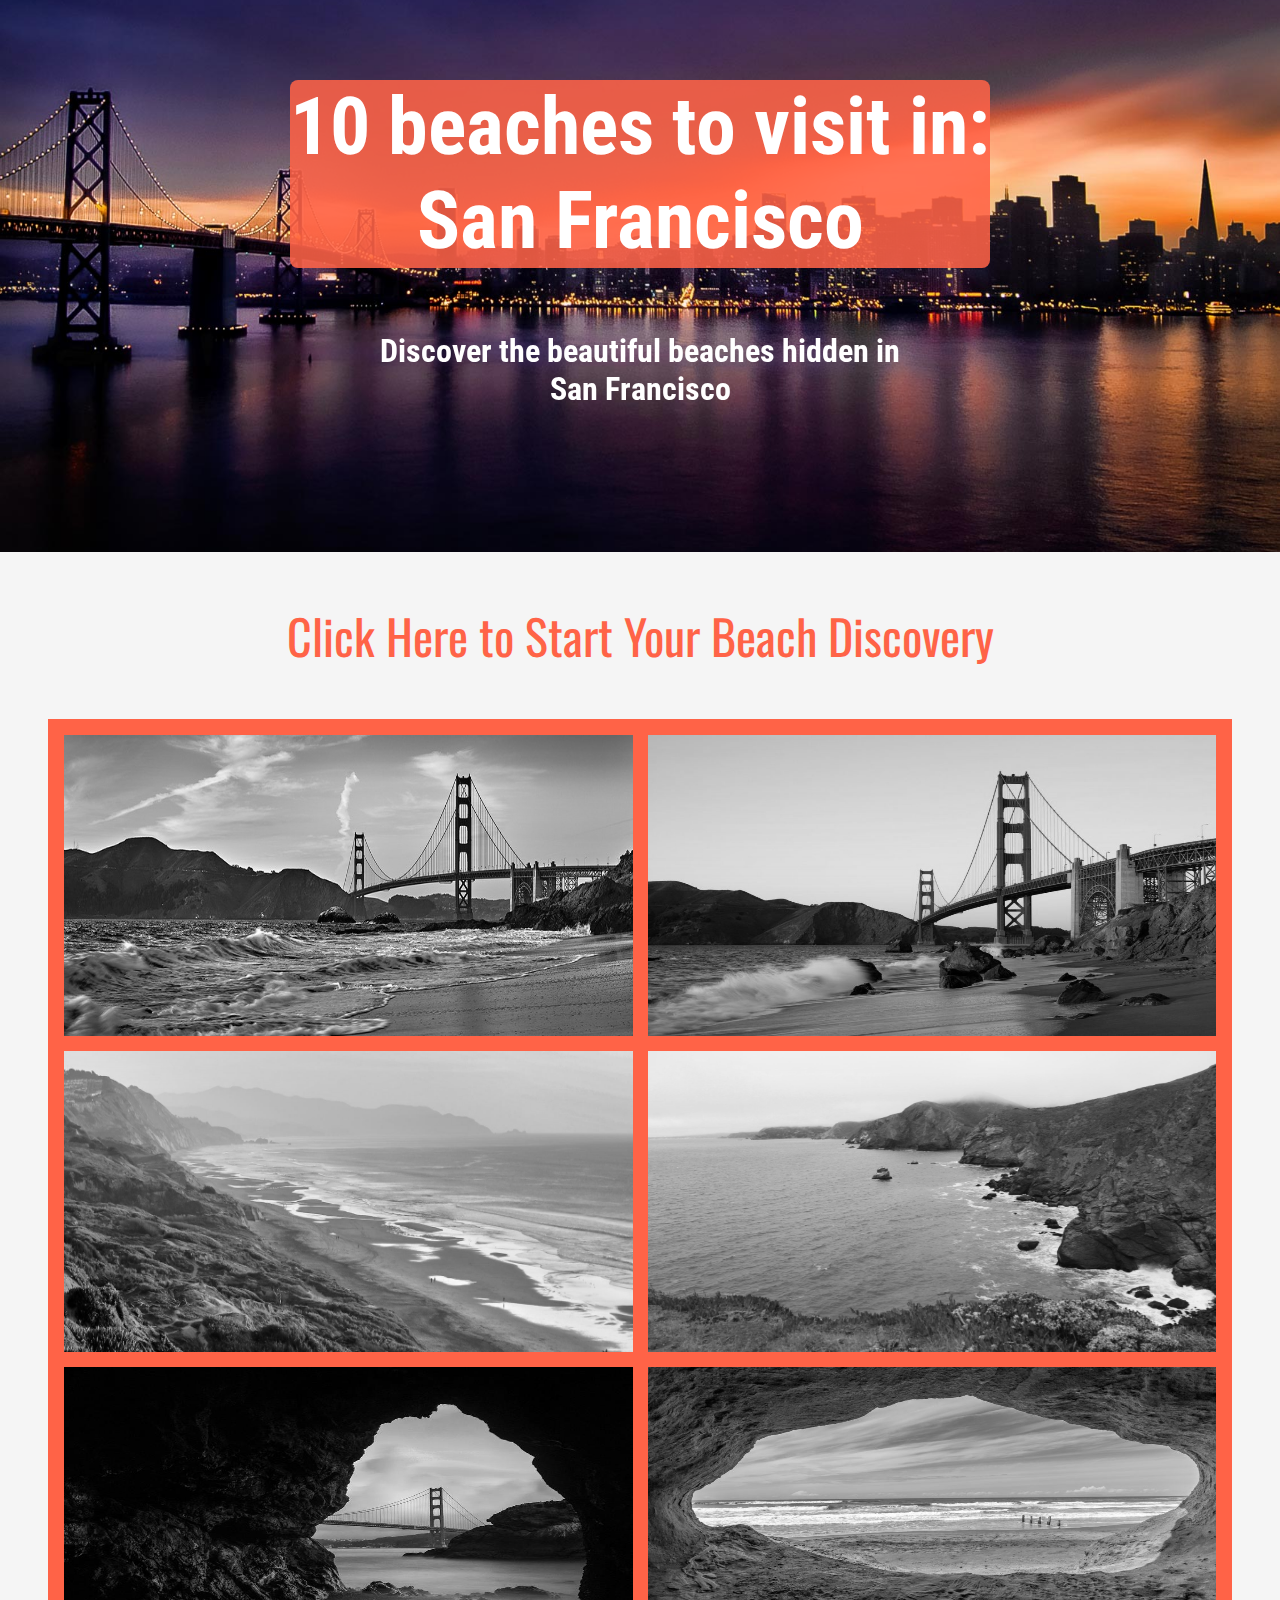
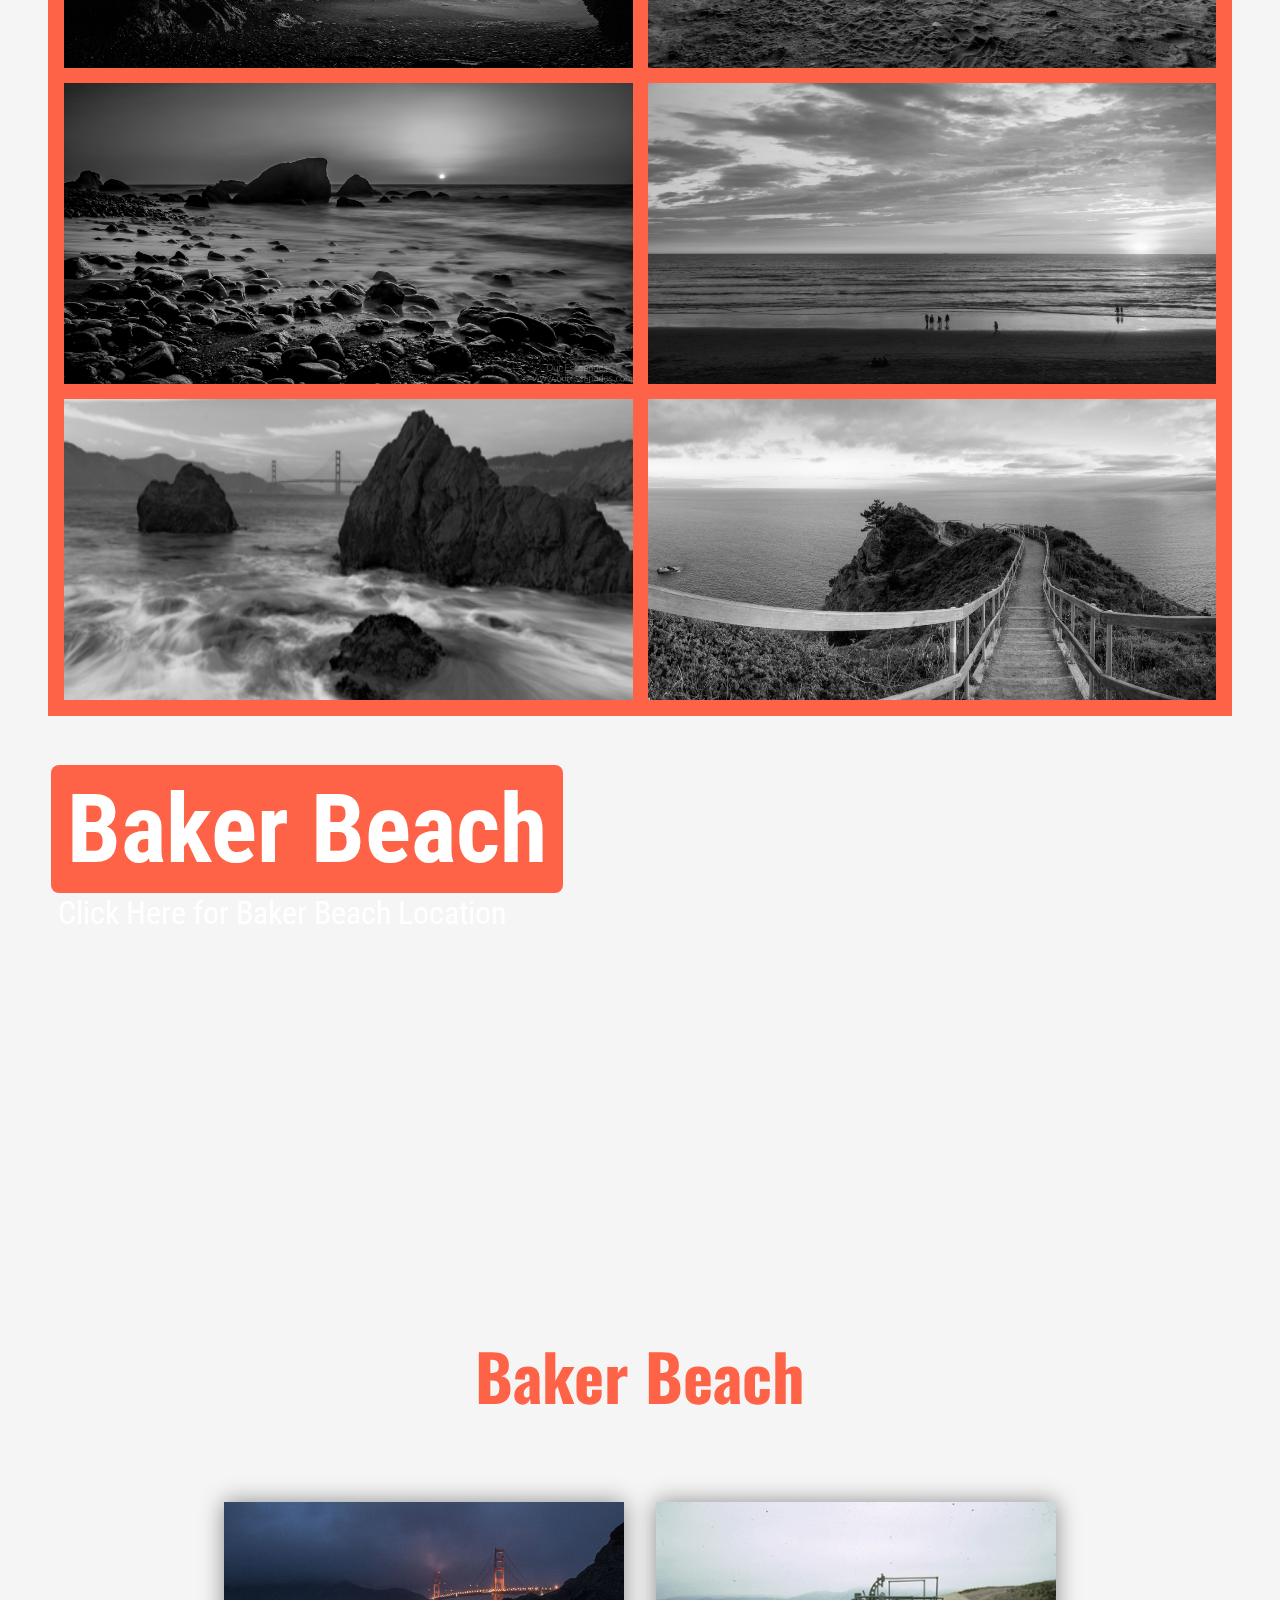
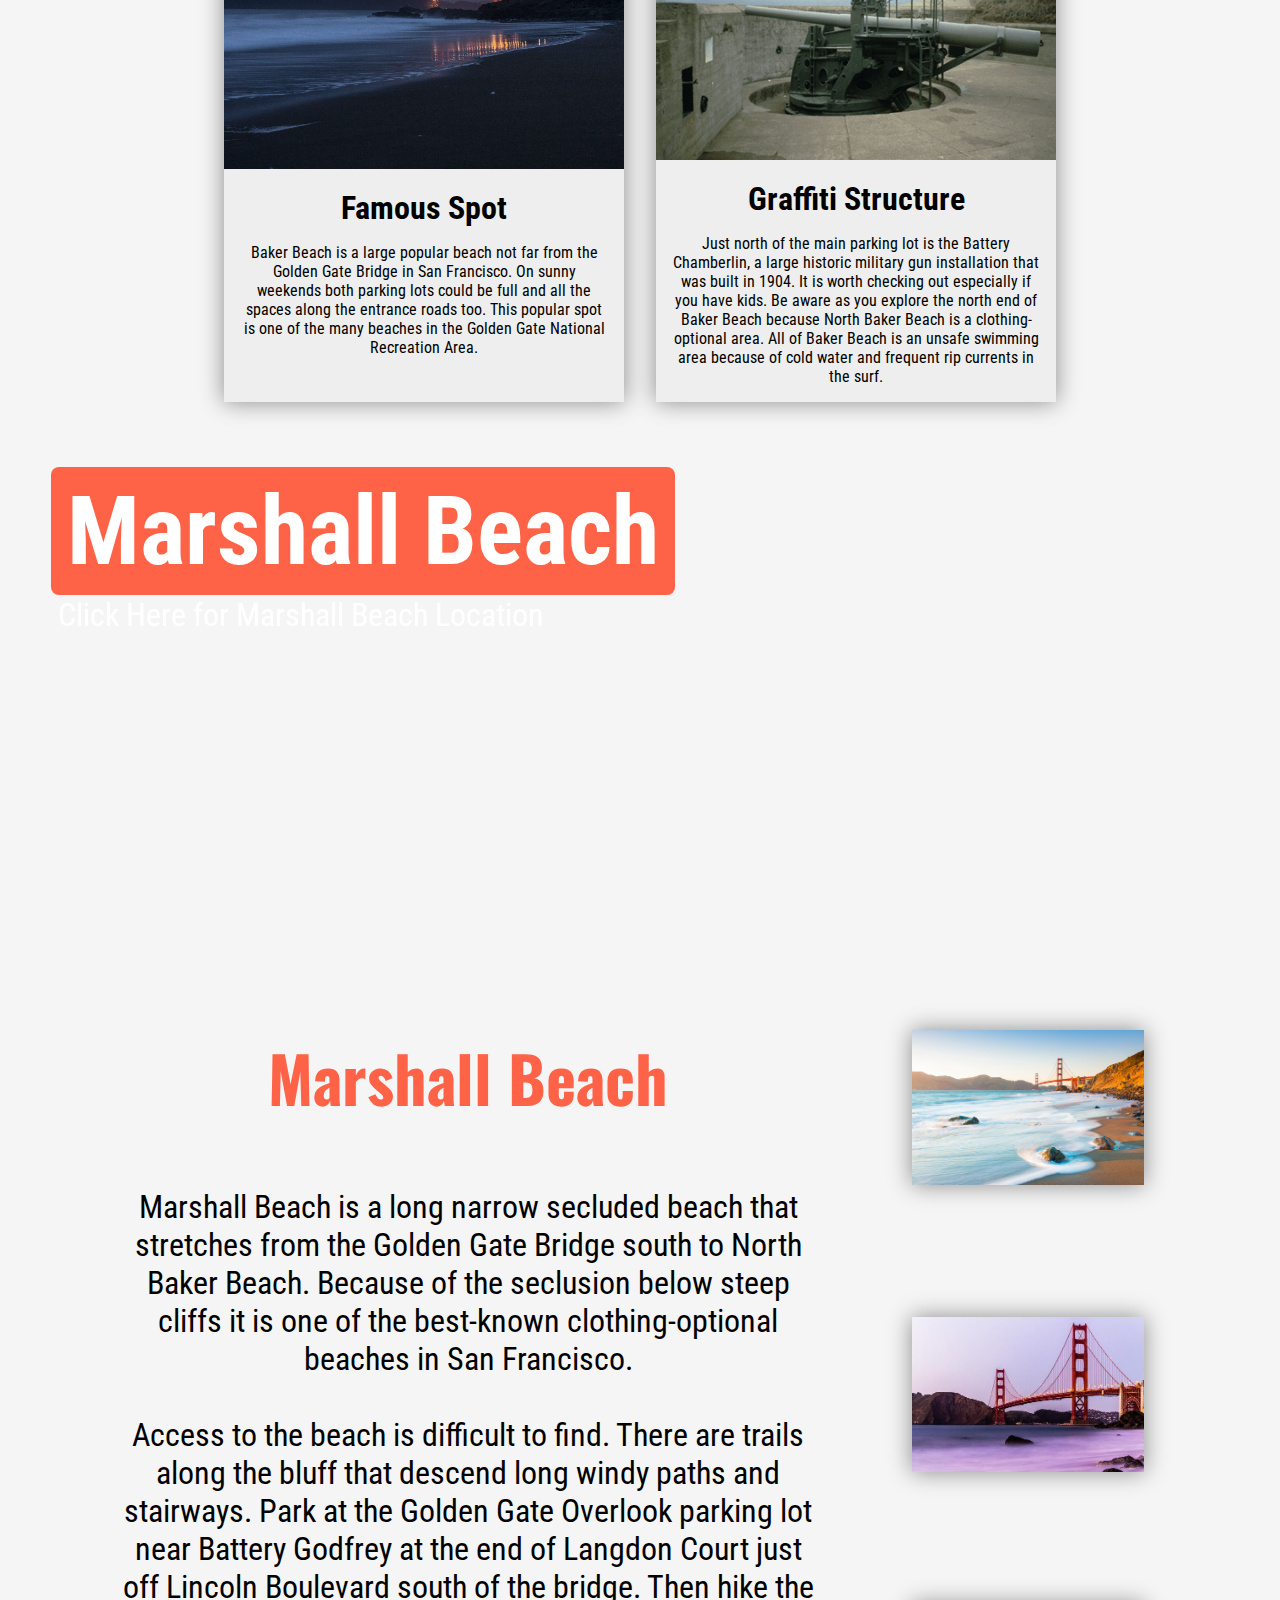
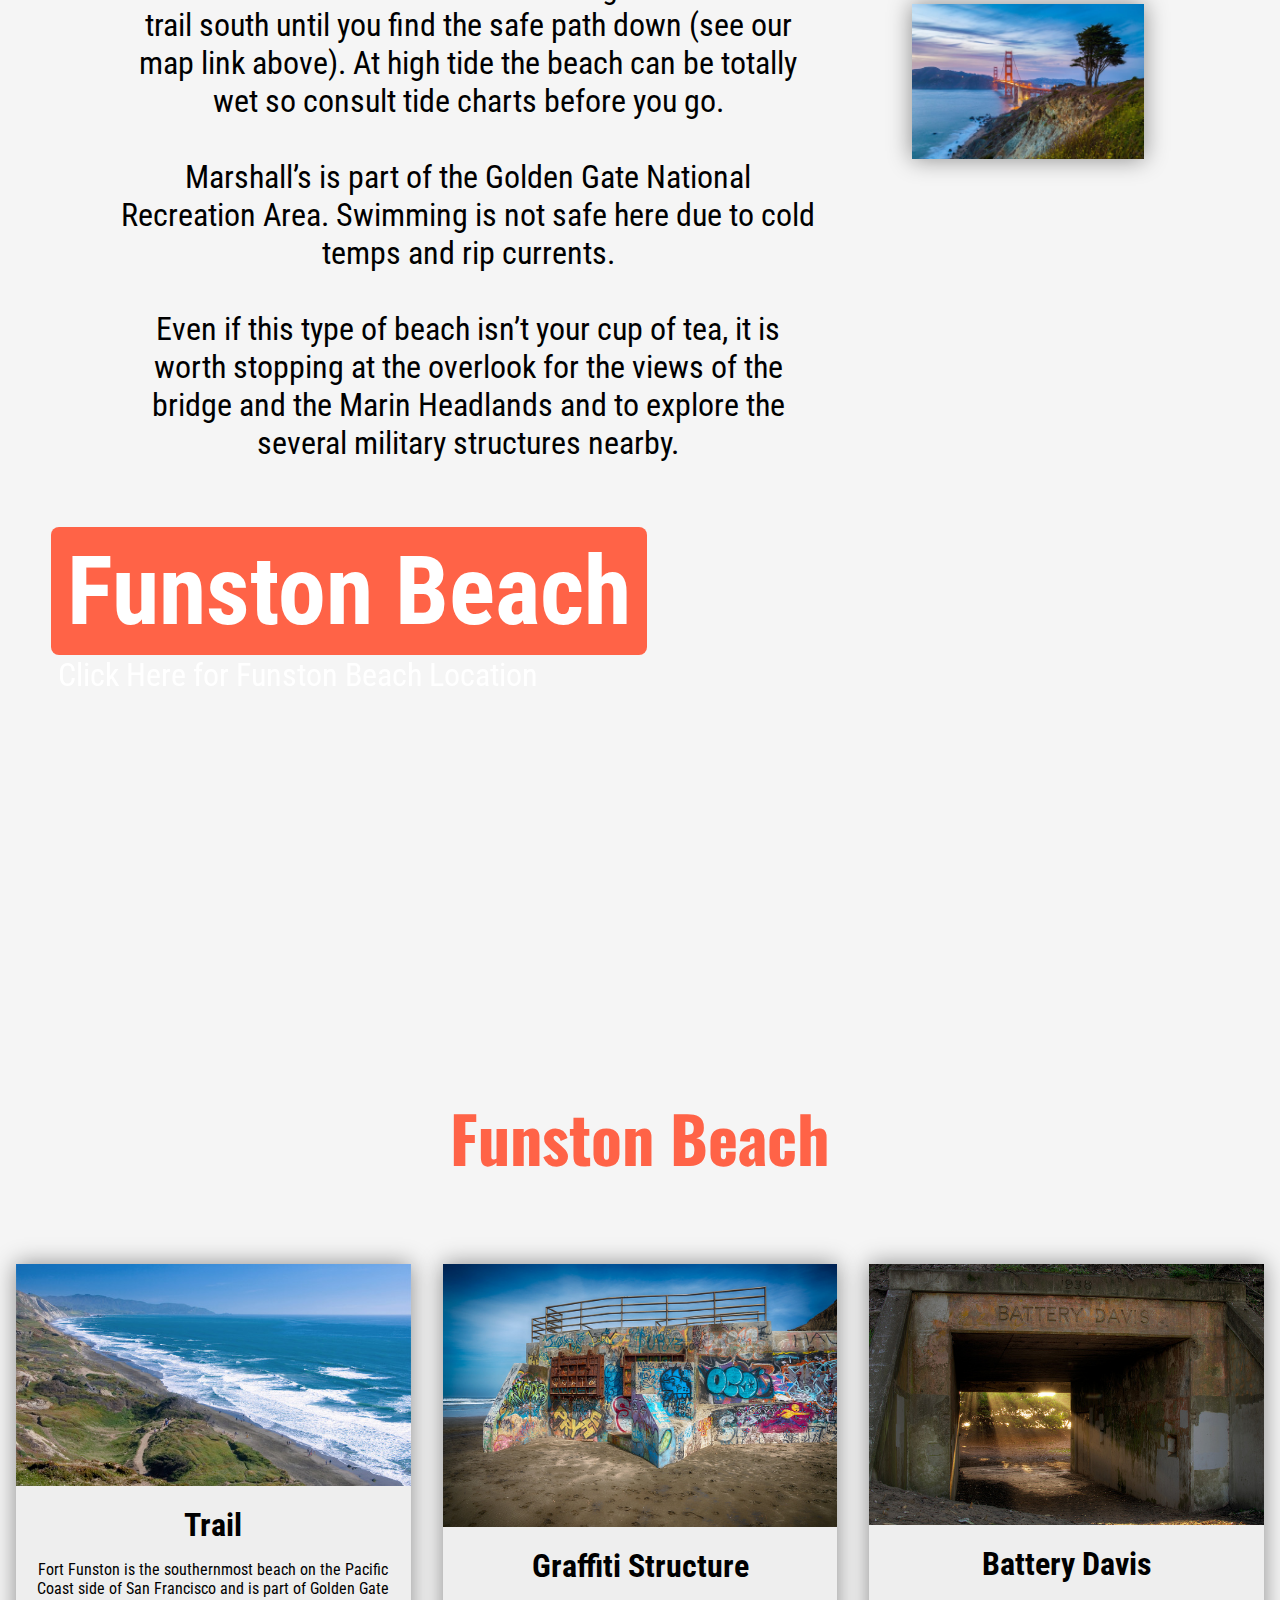
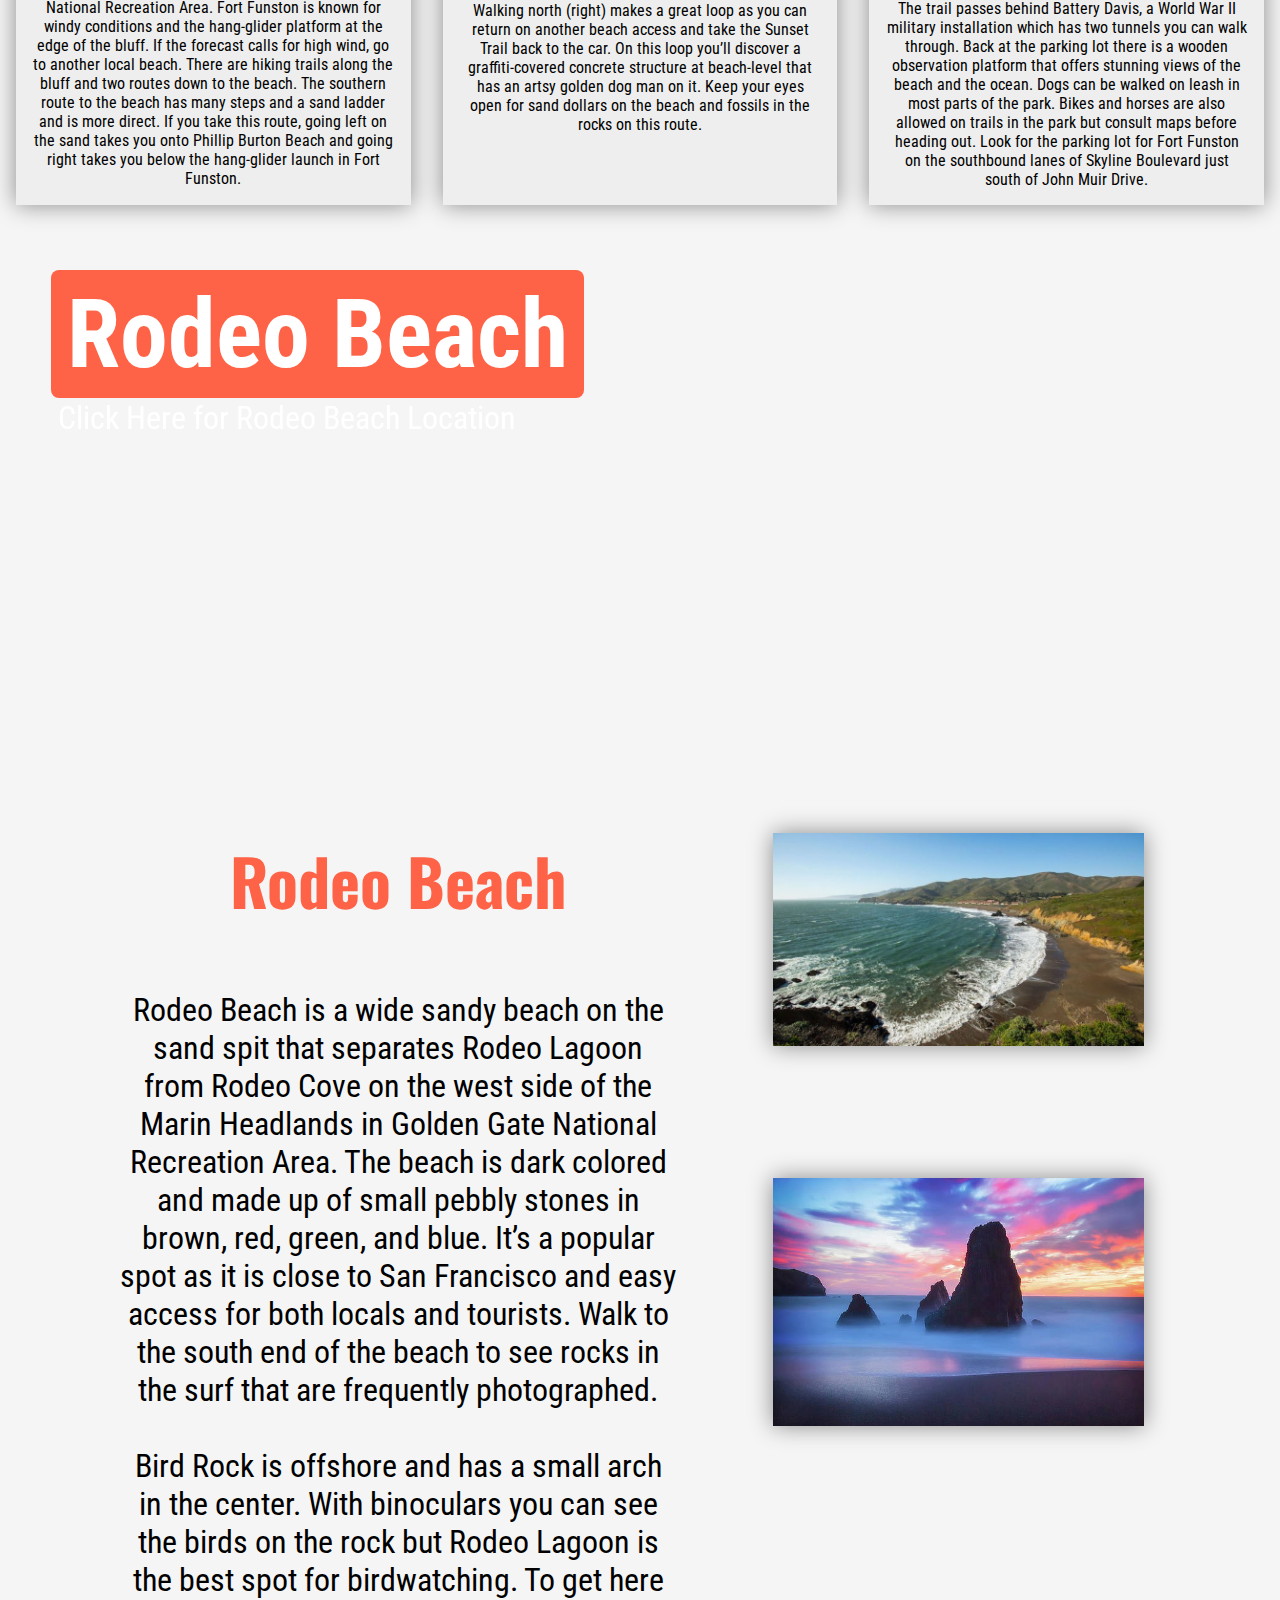
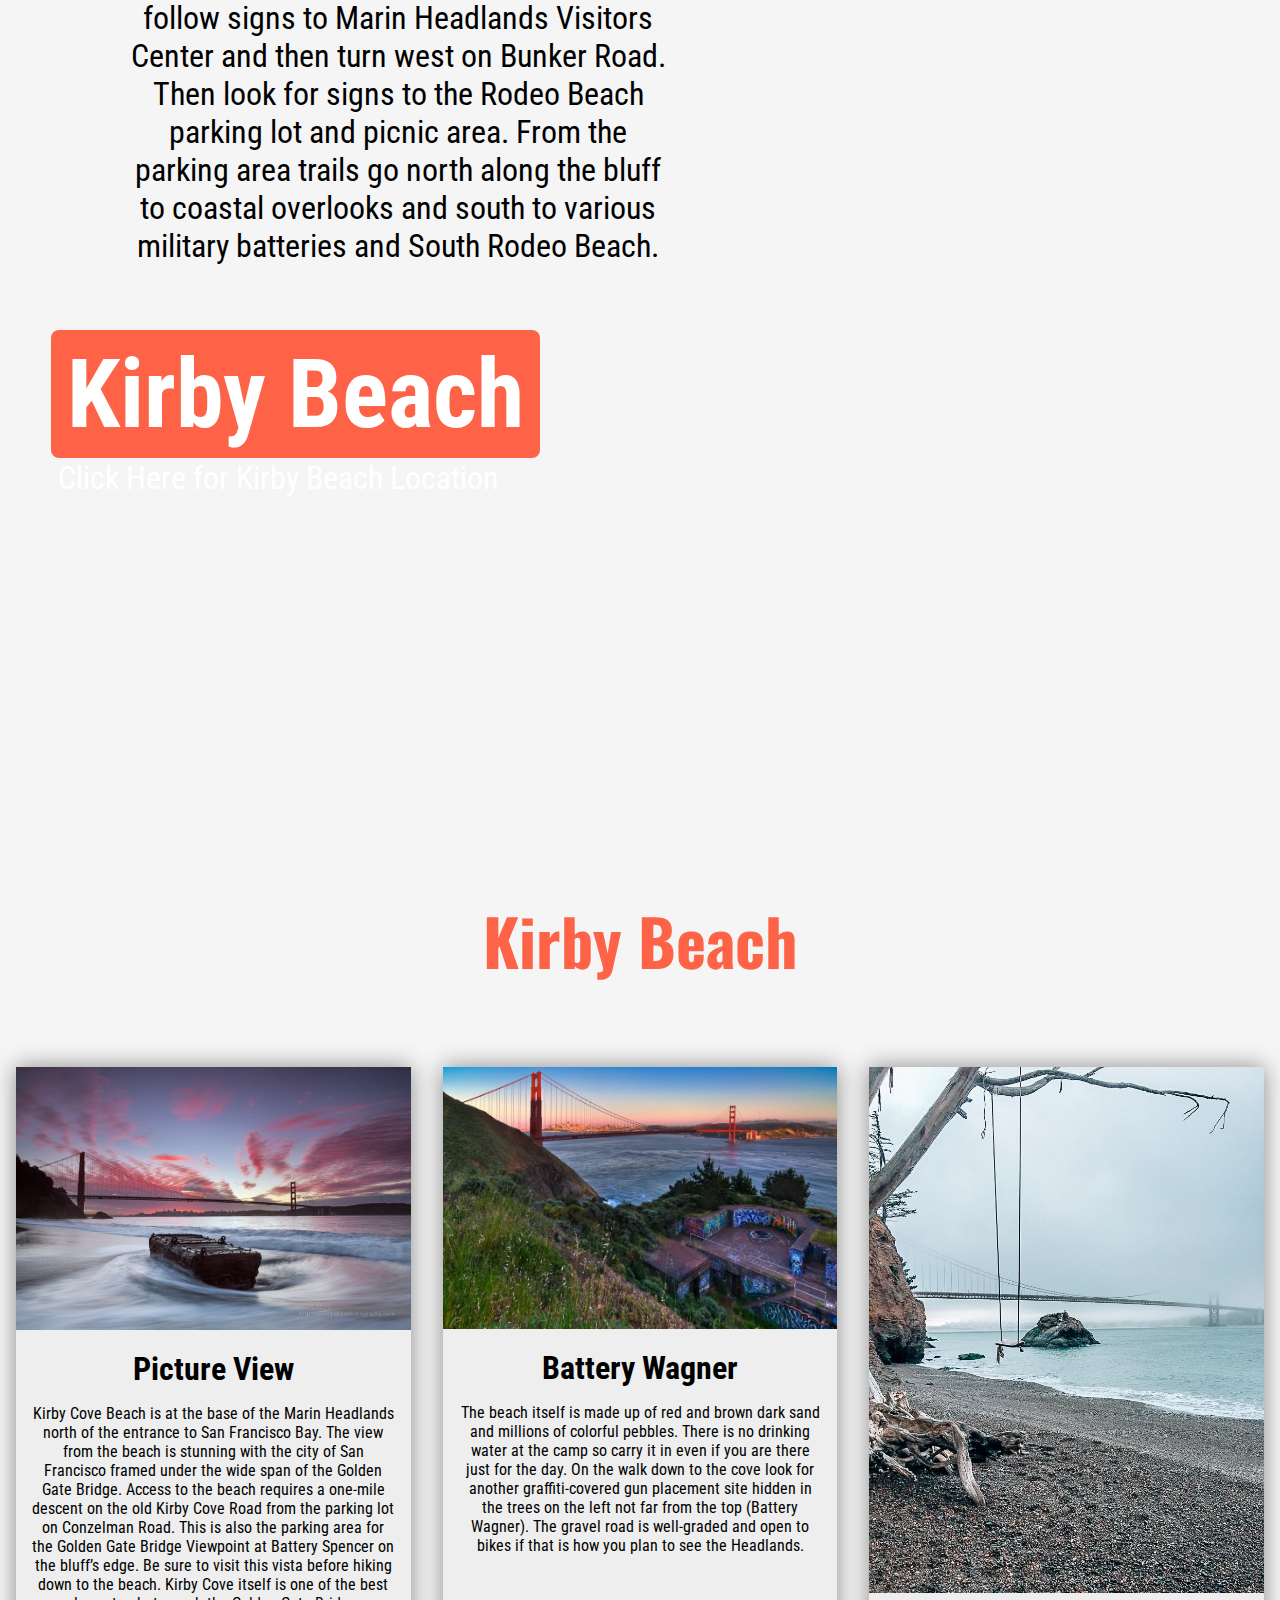
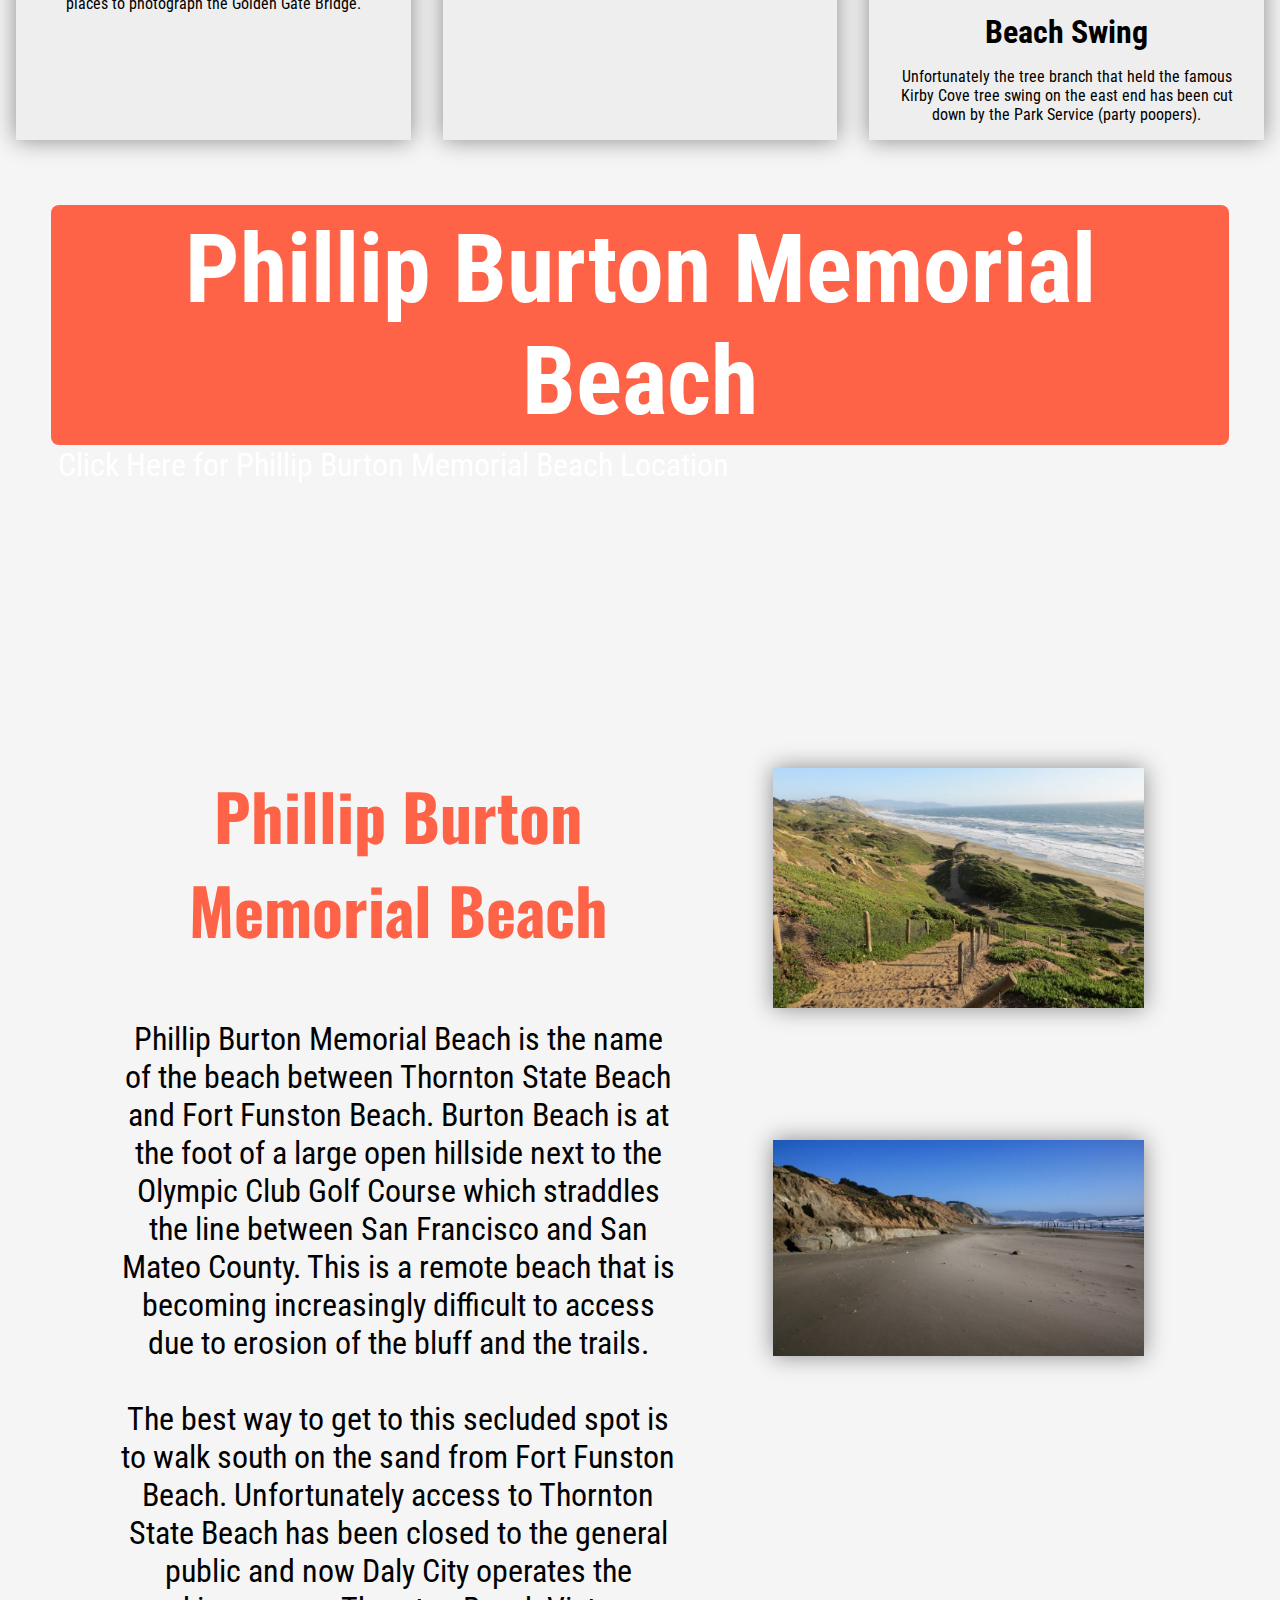
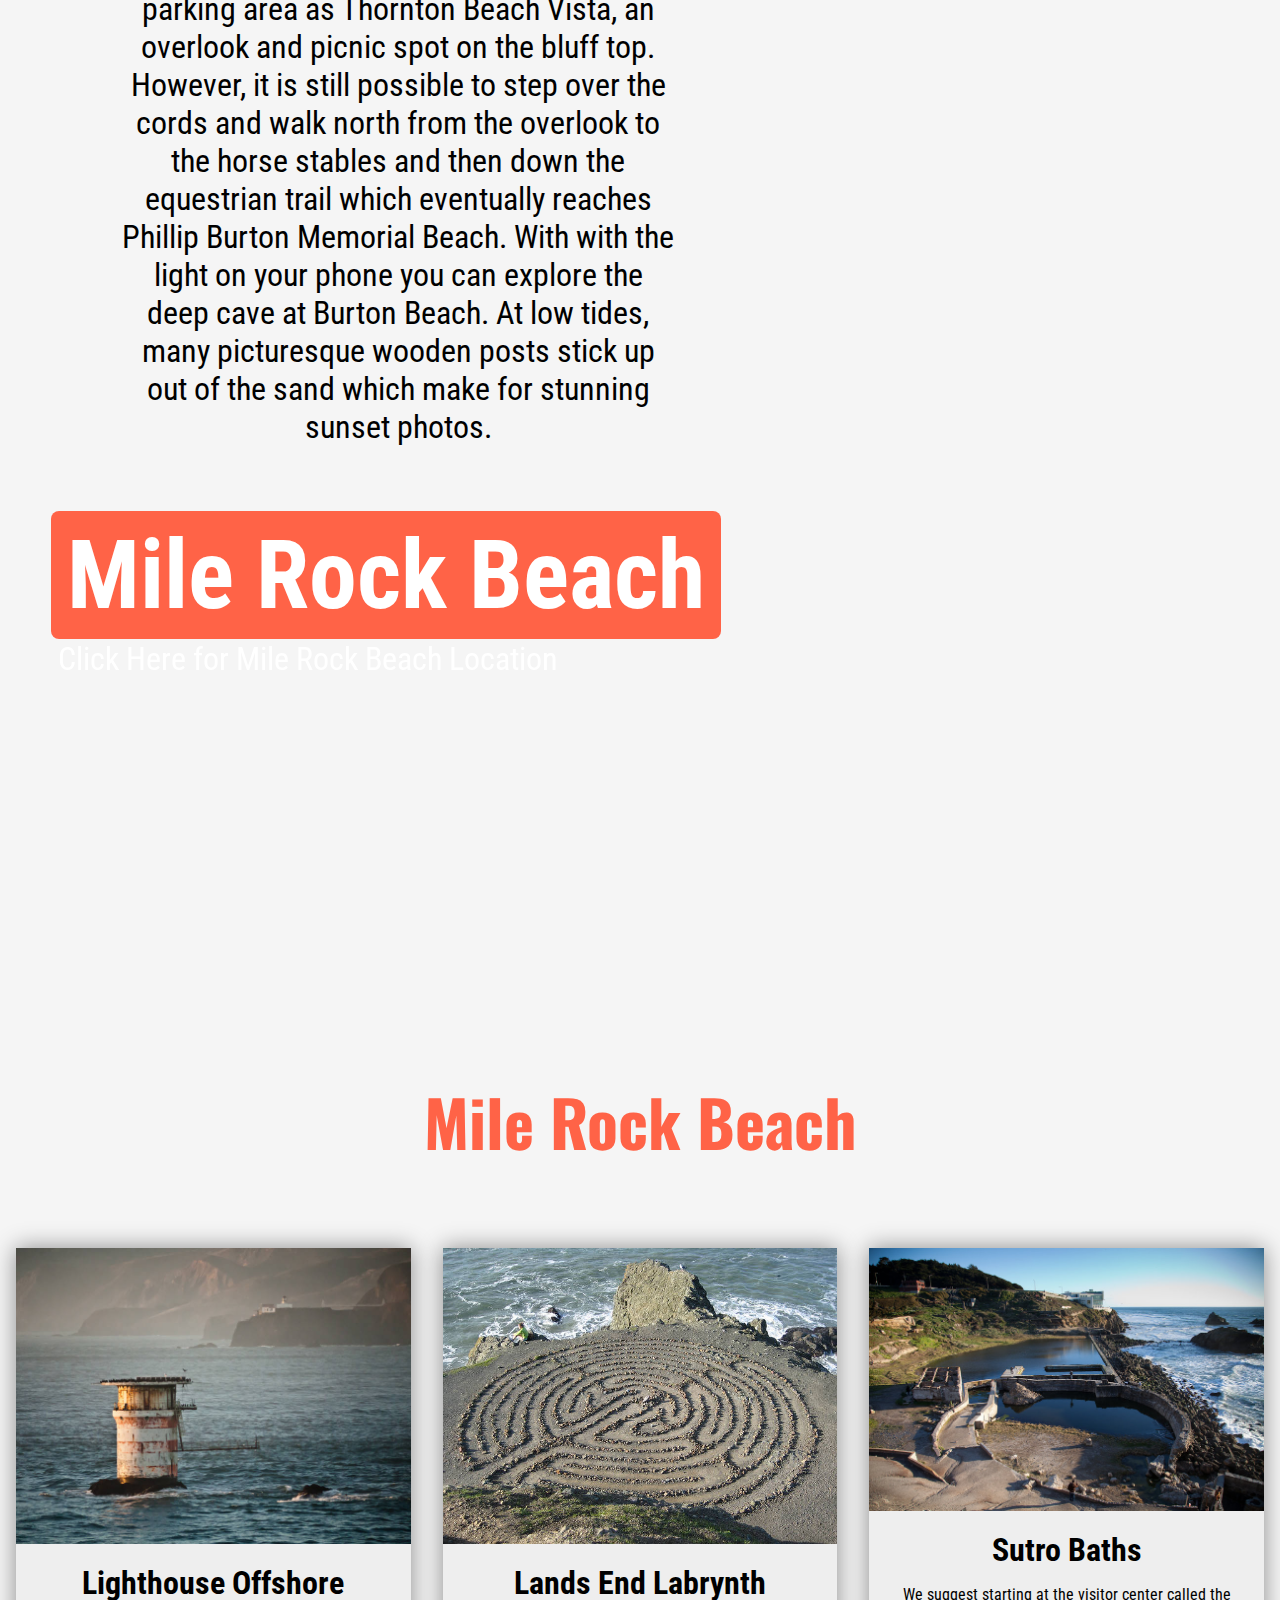
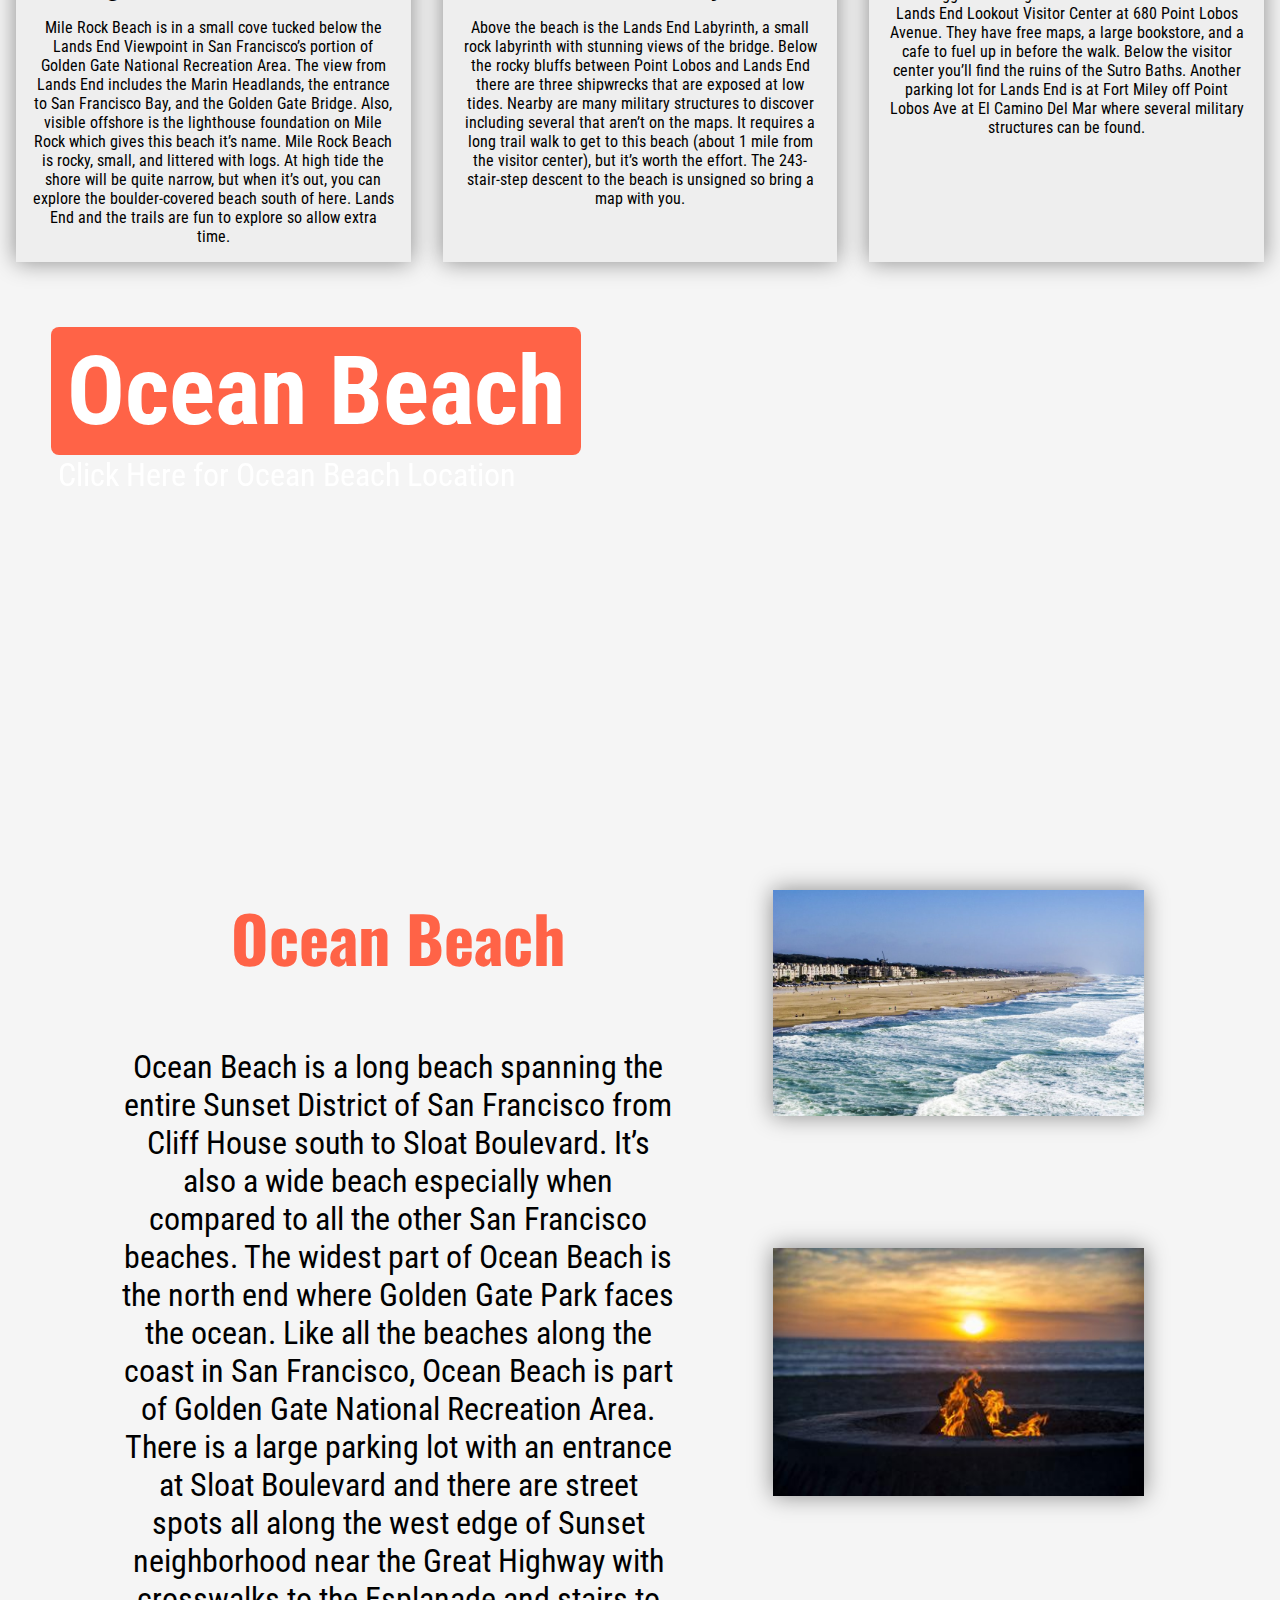
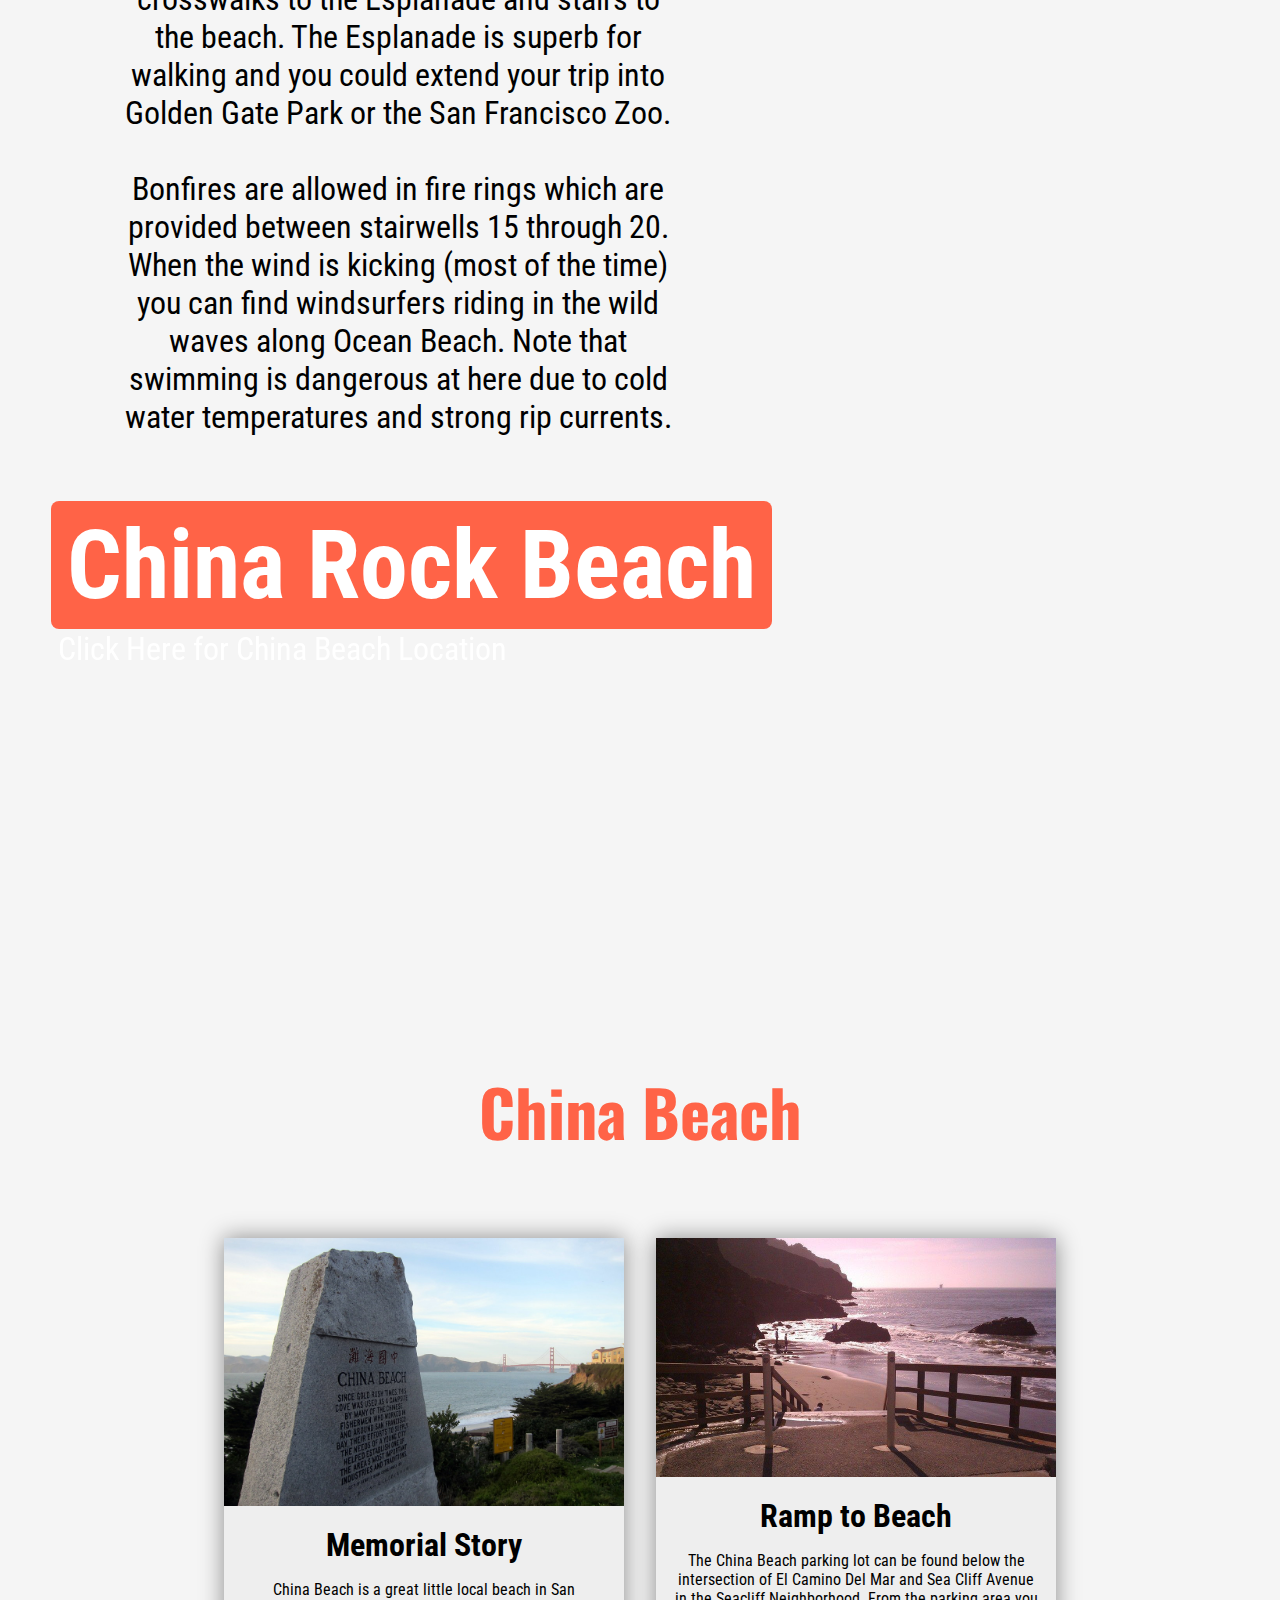
==== commit 886ffa4f: "fourth commit" ====
--- a/single-page.html
+++ b/single-page.html
@@ -1,14 +1,16 @@
 <!DOCTYPE html>
 <html lang="en">
     <head>
+        <!-- STYLE SHEET -->
         <link rel="stylesheet" href="single-page.css">
+         <!-- SCRIPT FOR PARALLAX SCROLLING -->
         <script src="https://ajax.googleapis.com/ajax/libs/jquery/1.11.0/jquery.min.js"></script>
         <script src="parallax.js-1.5.0/parallax.min.js"></script>
-        <script src="scroll.js"></script>
     </head>
     
     <body>
     <main>
+        <!-- HEADING FOR PAGE -->
         <section class="parallax" data-parallax="scroll" data-z-index="1"
         data-image-src="images/city.jpg">
             <section class="intro"> 
@@ -20,13 +22,13 @@
             </section>
         </section>
         
-        
+        <!-- PAGE 1 -->
         <section class="page1">
             <section id = "start">
                 <p>Click Here to Start Your Beach Discovery</p>
             </section>
 
-
+        <!-- GRID IMAGES -->
         <section class="container">
             <section id="image1"> 
                 <a href="#baker-header">
@@ -117,13 +119,10 @@
                     <div class = "centered">Muir Beach</div>
                 </a>
             </section>
-
-            </section>
-
-        </section>
         </section>
     
 
+        <!-- BAKER BEACH -->
         <section class="parallax" data-parallax="scroll" data-z-index="1"
         data-image-src="images/baker2.jpg">
             <section id="baker-header">
@@ -138,7 +137,7 @@
                     </a>
                 </section>
             </section>  
-        </section>
+         </section>
 
         <section class="baker">
                 <h3>Baker Beach</h3>
@@ -165,6 +164,7 @@
         </section>
 
 
+        <!-- MARSHALL BEACH -->
         <section class="parallax" data-parallax="scroll" data-z-index="1"
         data-image-src="images/marshall1.jpg">
             <section id="marshall-header">
@@ -216,6 +216,7 @@
         </section>
 
 
+        <!-- FUNSTON BEACH -->
         <section class="parallax" data-parallax="scroll" data-z-index="1"
         data-image-src="images/funston1.jpg">
             <section id="funston-header">
@@ -231,7 +232,7 @@
             </section>  
         </section>
 
-    <section class="funston">
+        <section class="funston">
             <h3>Funston Beach</h3>
             <ul>
                 <li class="card">
@@ -266,12 +267,12 @@
                     </p>
                 </li>
             </ul>
-    </section>
-
-
-
-    <section class="parallax" data-parallax="scroll" data-z-index="1"
-        data-image-src="images/rodeo2.jpg">
+        </section>
+
+
+        <!-- RODEO BEACH -->
+        <section class="parallax" data-parallax="scroll" data-z-index="1"
+         data-image-src="images/rodeo2.jpg">
             <section id="rodeo-header">
                 <div>
                     <h2>Rodeo Beach</h2>
@@ -315,7 +316,7 @@
         </section>
 
 
-
+        <!-- KIRBY BEACH -->
         <section class="parallax" data-parallax="scroll" data-z-index="1"
         data-image-src="images/kirby.jpg">
             <section id="kirby-header">
@@ -370,6 +371,7 @@
         </section>
 
 
+        <!-- BURTON BEACH -->
         <section class="parallax" data-parallax="scroll" data-z-index="1"
         data-image-src="images/burton1.jpg">
             <section id="burton-header">
@@ -418,7 +420,7 @@
         </section>
 
 
-
+        <!-- MILE ROCK BEACH -->
         <section class="parallax" data-parallax="scroll" data-z-index="1"
         data-image-src="images/mile2.jpg">
             <section id="mile-header">
@@ -433,7 +435,6 @@
                 </section>
             </section>  
         </section>
-
 
         <section class="mile">
                 <h3>Mile Rock Beach</h3>
@@ -477,7 +478,7 @@
         </section>
 
         
-
+        <!-- OCEAN BEACH -->
         <section class="parallax" data-parallax="scroll" data-z-index="1"
         data-image-src="images/ocean1.jpg">
             <section id="ocean-header">
@@ -525,6 +526,7 @@
         </section>
 
 
+        <!-- CHINA BEACH -->
         <section class="parallax" data-parallax="scroll" data-z-index="1"
         data-image-src="images/china1.jpg">
             <section id="china-header">
@@ -539,7 +541,6 @@
                 </section>
             </section>  
         </section>
-
 
         <section class="china">
                 <h3>China Beach</h3>
@@ -573,6 +574,7 @@
         </section>
 
 
+        <!-- MUIR BEACH -->
         <section class="parallax" data-parallax="scroll" data-z-index="1"
         data-image-src="images/muir1.jpg">
             <section id="muir-header">
@@ -615,9 +617,34 @@
             <figure>
                 <img>
             </figure>
-
-        </section>
-                
-        </main>
+        </section>
+
+
+        <!-- FOOTER AND CONTACT INFO-->
+        <footer id="contact">
+            <h2>Contact Us</h2>
+            <form>
+                <div>
+                    <label>
+                        <span>Name</span>
+                        <input type="text">
+                    </label>
+        
+                    <label>
+                        <span>Email</span>
+                        <input type="email">
+                    </label>
+                </div>
+                <div>
+                    <label>
+                        <span>Message</span>
+                        <textarea></textarea>
+                    </label>
+                    <button type="submit">Send</button>
+                </div>
+            </form>
+        </footer>
+        
+    </main>
 	</body>
 </html>